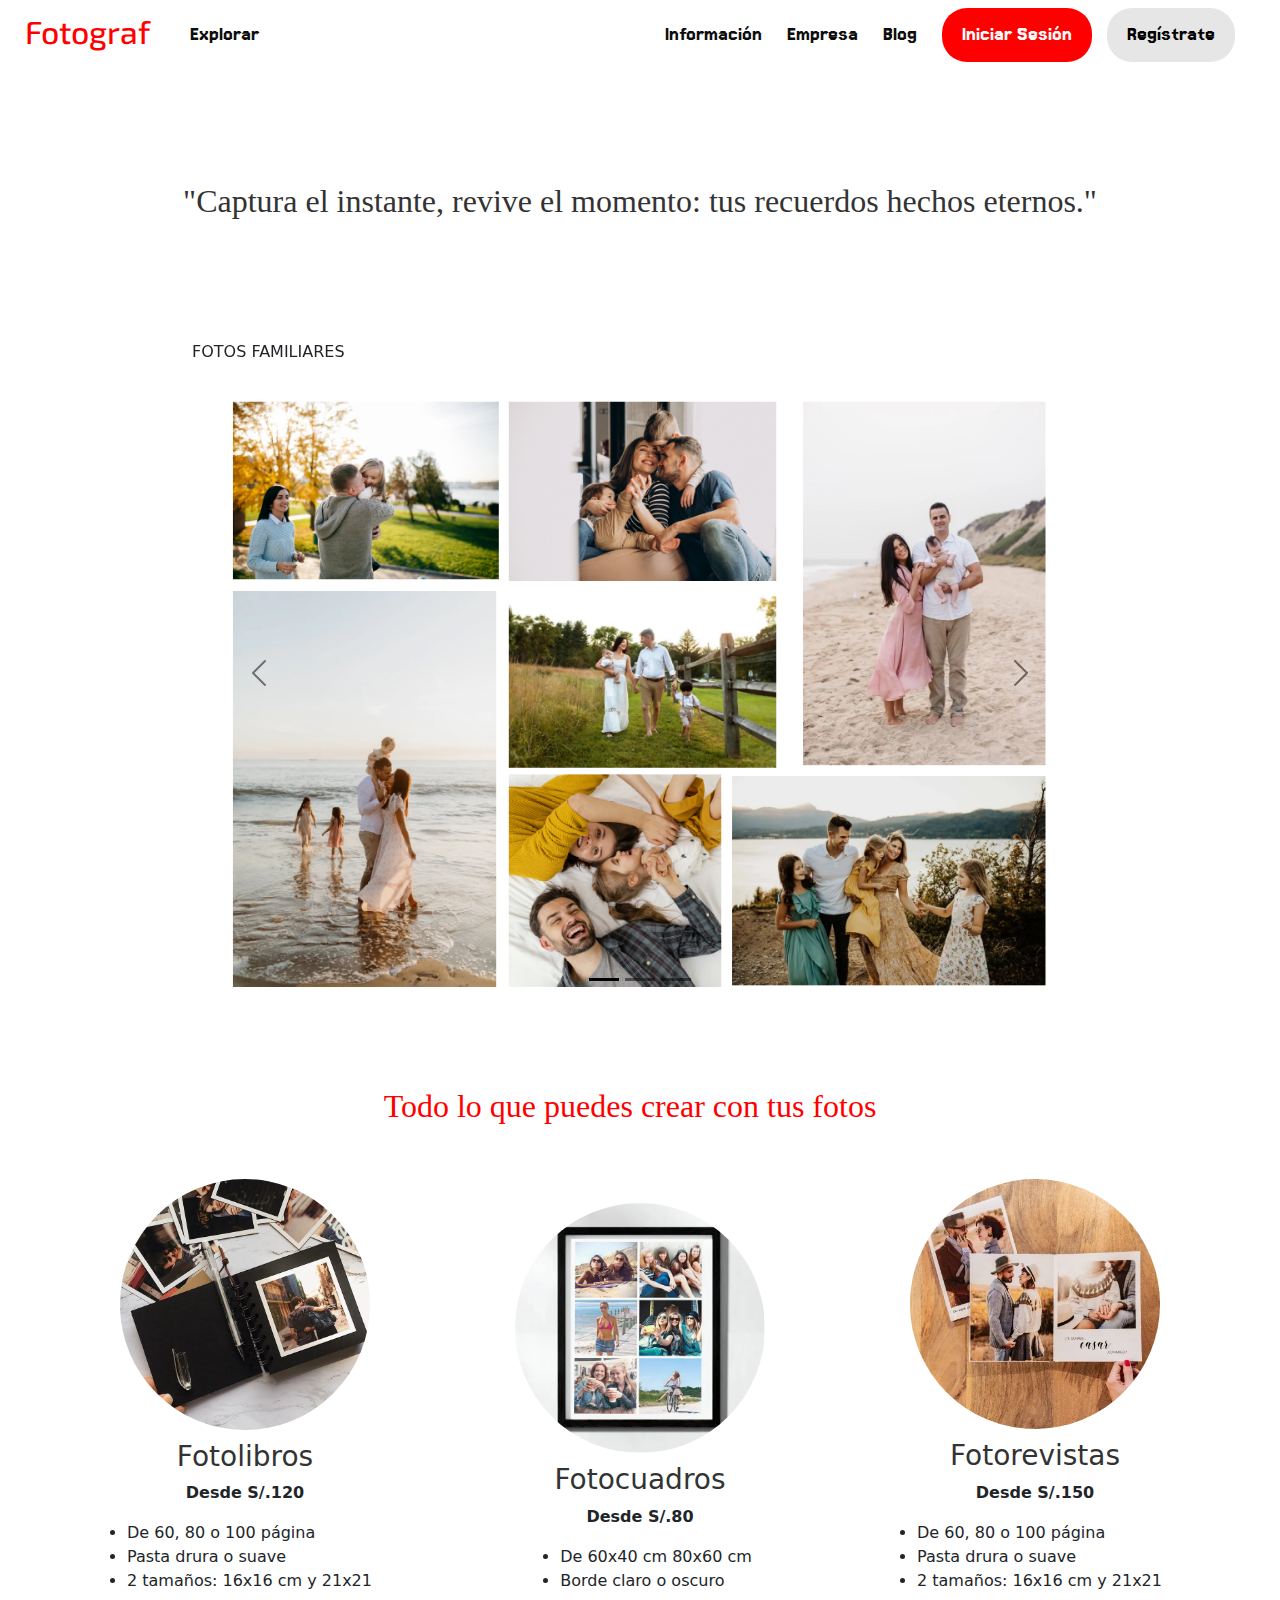
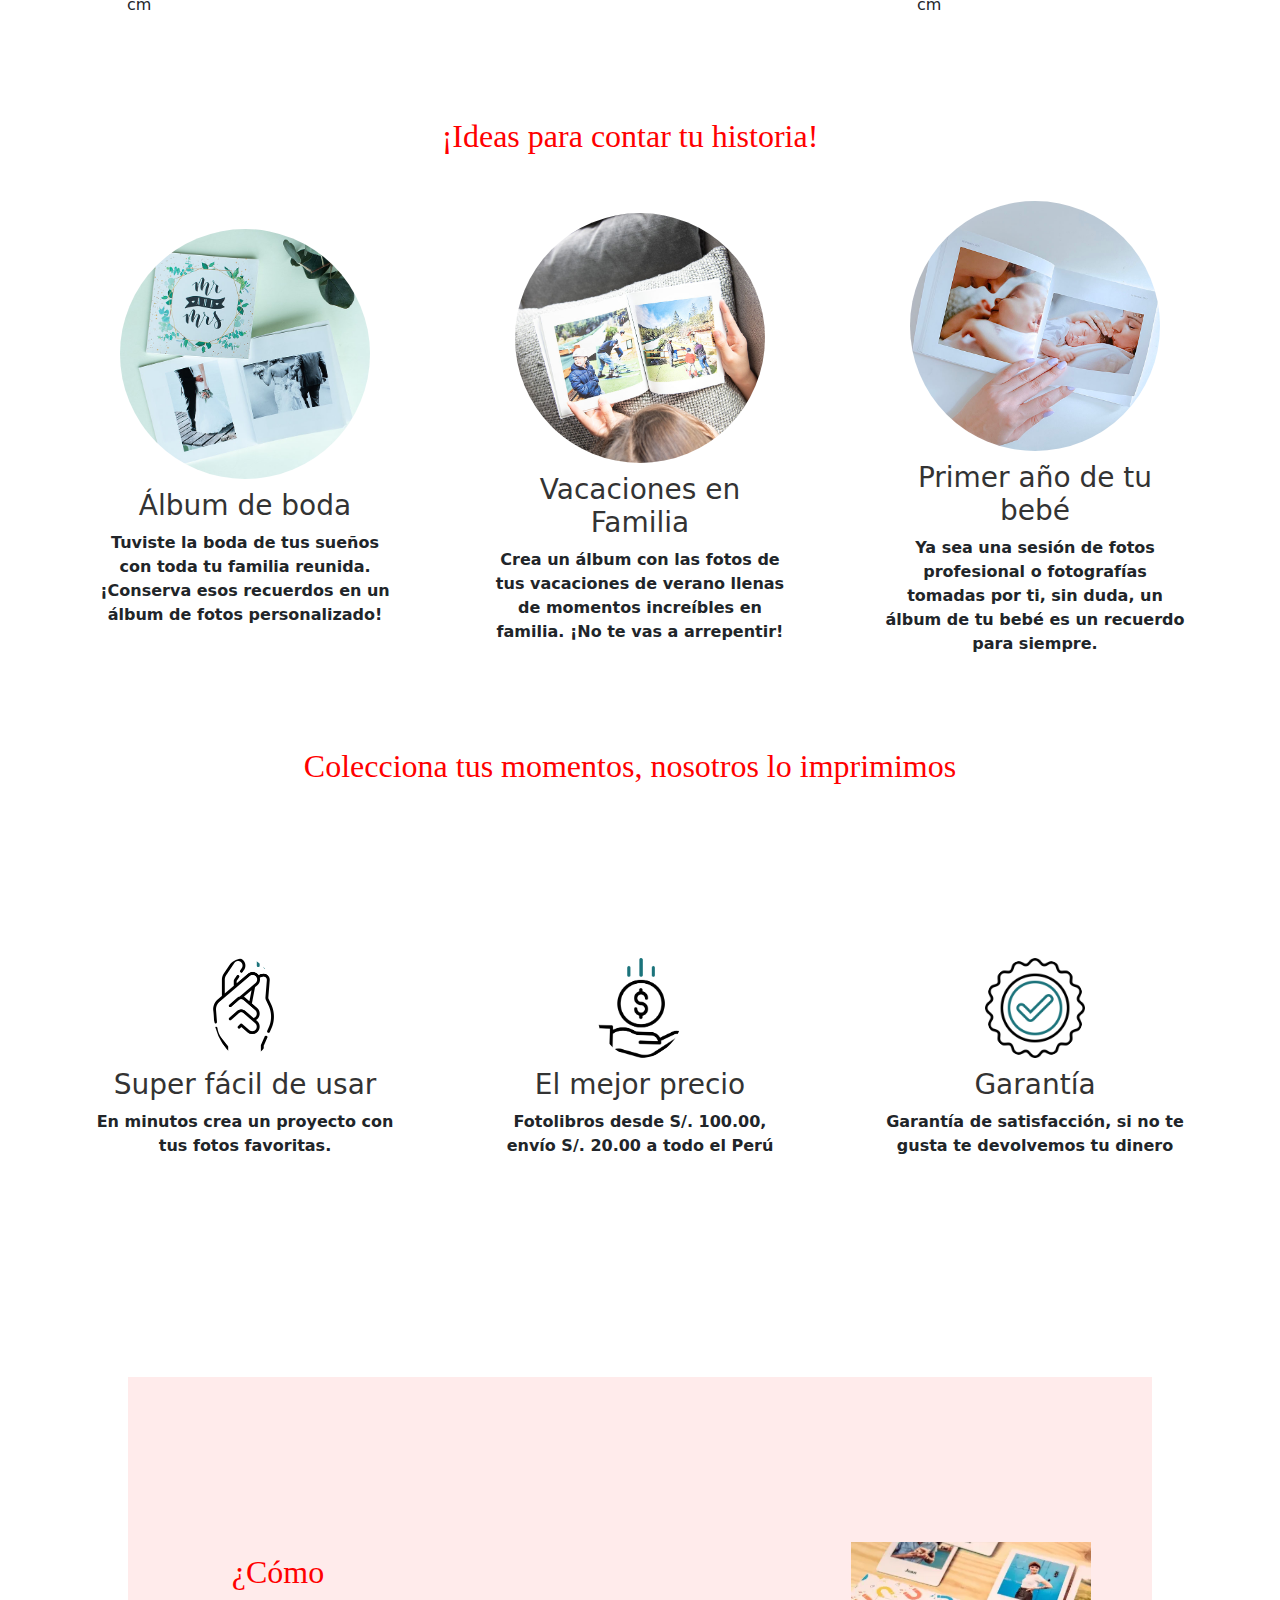
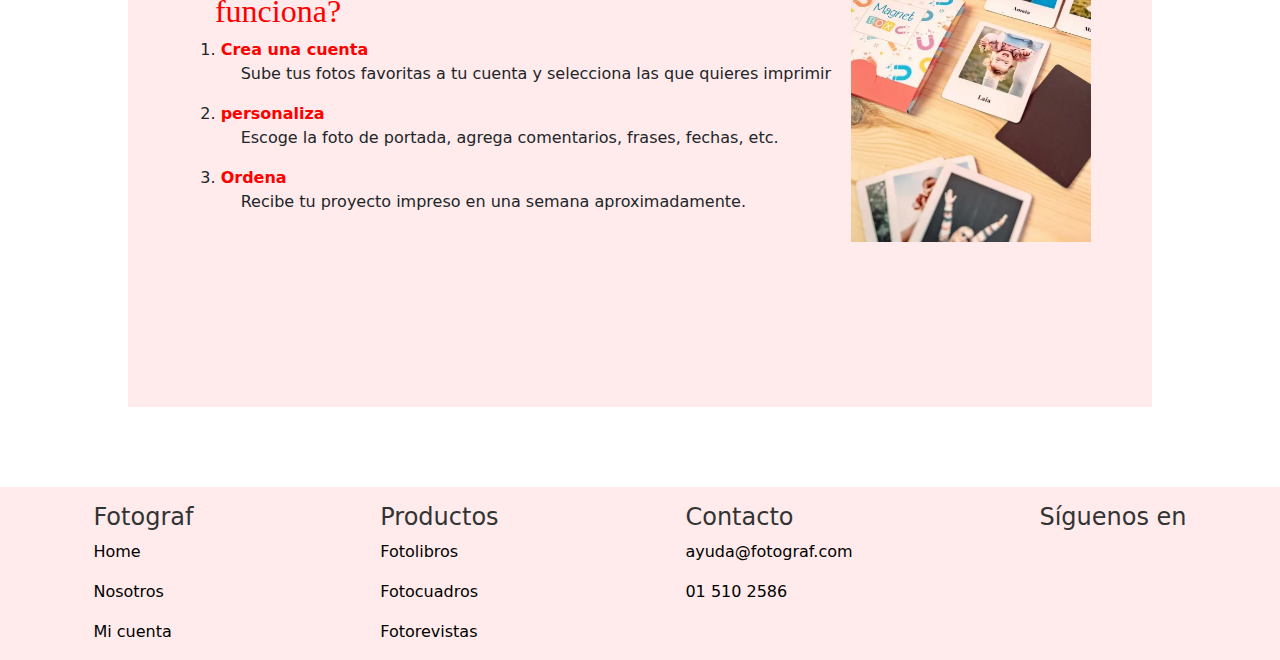
==== index.html @ 18743e76 "terminando el index" ====
<!DOCTYPE html>
<html lang="en">
  <head>
    <meta charset="UTF-8" />
    <meta name="viewport" content="width=device-width, initial-scale=1.0" />
    <link
      href="https://cdn.jsdelivr.net/npm/bootstrap@5.3.3/dist/css/bootstrap.min.css"
      rel="stylesheet"
      integrity="sha384-QWTKZyjpPEjISv5WaRU9OFeRpok6YctnYmDr5pNlyT2bRjXh0JMhjY6hW+ALEwIH"
      crossorigin="anonymous"
    />
    <link rel="stylesheet" href="/style/headerAndFooter.css" />
    <link rel="stylesheet" href="/style/style.css" />
    <link
      rel="shortcut icon"
      href="/images/fotograf-logo.png"
      type="image/x-icon"
    />
    <title>Fotograf</title>
  </head>
  <body>
    <header>
      <div class="left-header">
        <a href="">
          <h2>Fotograf</h2>
        </a>

        <a href="">Explorar</a>
      </div>
      <div class="right-header">
        <div>
          <a href="">Información</a>
          <a href="">Empresa</a>
          <a href="">Blog</a>
        </div>
        <div class="login">
          <div class="login-button">
            <a href="">Iniciar Sesión</a>
          </div>
          <div class="register-button">
            <a href="">Regístrate</a>
          </div>
        </div>
      </div>
    </header>

    <section>
      <div class="title">
        <h1>
          "Captura el instante, revive el momento: tus recuerdos hechos
          eternos."
        </h1>
      </div>
    </section>
    <section class="gallery">
      <div id="carouselExampleDark" class="carousel carousel-dark slide">
        <div class="carousel-indicators">
          <button
            type="button"
            data-bs-target="#carouselExampleDark"
            data-bs-slide-to="0"
            class="active"
            aria-current="true"
            aria-label="Slide 1"
          ></button>
          <button
            type="button"
            data-bs-target="#carouselExampleDark"
            data-bs-slide-to="1"
            aria-label="Slide 2"
          ></button>
          <button
            type="button"
            data-bs-target="#carouselExampleDark"
            data-bs-slide-to="2"
            aria-label="Slide 3"
          ></button>
        </div>
        <div class="carousel-inner">
          <div class="carousel-item active" data-bs-interval="10000">
            <p>FOTOS FAMILIARES</p>
            <img src="/images/wallpaper1.png" class="d-block w-100" alt="..." />
          </div>
          <div class="carousel-item" data-bs-interval="2000">
            <p>FOTOS DE FIESTA</p>
            <img src="/images/wallpaper2.png" class="d-block w-100" alt="..." />
          </div>
          <div class="carousel-item">
            <p>FOTOS DE BODA</p>
            <img src="/images/wallpaper3.png" class="d-block w-100" alt="..." />
          </div>
        </div>
        <button
          class="carousel-control-prev"
          type="button"
          data-bs-target="#carouselExampleDark"
          data-bs-slide="prev"
        >
          <span class="carousel-control-prev-icon" aria-hidden="true"></span>
          <span class="visually-hidden">Previous</span>
        </button>
        <button
          class="carousel-control-next"
          type="button"
          data-bs-target="#carouselExampleDark"
          data-bs-slide="next"
        >
          <span class="carousel-control-next-icon" aria-hidden="true"></span>
          <span class="visually-hidden">Next</span>
        </button>
      </div>
    </section>

    <section class="weCanDo">
      <div class="weCanDo_tittle">
        <h2>Todo lo que puedes crear con tus fotos</h2>
      </div>
      <div class="weCanDo1">
        <div class="weCanDo2">
          <img src="/images/fotoalbum.jpg" alt="" width="250px" />
          <h3>Fotolibros</h3>
          <p>Desde S/.120</p>
          <ul>
            <li>De 60, 80 o 100 página</li>
            <li>Pasta drura o suave</li>
            <li>2 tamaños: 16x16 cm y 21x21 cm</li>
          </ul>
        </div>
        <div class="weCanDo2">
          <img src="/images/fotocuadro.webp" alt="" width="250px" />
          <h3>Fotocuadros</h3>
          <p>Desde S/.80</p>
          <ul>
            <li>De 60x40 cm 80x60 cm</li>
            <li>Borde claro o oscuro</li>
          </ul>
        </div>
        <div class="weCanDo2">
          <img src="/images/fotoRevista.webp" alt="" width="250px" />
          <h3>Fotorevistas</h3>
          <p>Desde S/.150</p>
          <ul>
            <li>De 60, 80 o 100 página</li>
            <li>Pasta drura o suave</li>
            <li>2 tamaños: 16x16 cm y 21x21 cm</li>
          </ul>
        </div>
      </div>
    </section>

    <section class="weCanDo">
      <div class="weCanDo_tittle">
        <h2>¡Ideas para contar tu historia!</h2>
      </div>
      <div class="weCanDo1">
        <div class="weCanDo2">
          <img src="/images/wedding.jpg" alt="" width="250px" />
          <h3>Álbum de boda</h3>
          <p>
            Tuviste la boda de tus sueños con toda tu familia reunida. ¡Conserva
            esos recuerdos en un álbum de fotos personalizado!
          </p>
        </div>
        <div class="weCanDo2">
          <img src="/images/vacations.jpg" alt="" width="250px" />
          <h3>Vacaciones en Familia</h3>
          <p>
            Crea un álbum con las fotos de tus vacaciones de verano llenas de
            momentos increíbles en familia. ¡No te vas a arrepentir!
          </p>
        </div>
        <div class="weCanDo2">
          <img src="/images/baby.jpg" alt="" width="250px" />
          <h3>Primer año de tu bebé</h3>
          <p>
            Ya sea una sesión de fotos profesional o fotografías tomadas por ti,
            sin duda, un álbum de tu bebé es un recuerdo para siempre.
          </p>
        </div>
      </div>
    </section>

    <section class="weCanDo">
      <div class="weCanDo_tittle">
        <h2>Colecciona tus momentos, nosotros lo imprimimos</h2>
      </div>
      <div class="weCanDo1">
        <div class="weCanDo2">
          <img src="/images/easy.png" alt="" height="100px" />
          <h3>Super fácil de usar</h3>
          <p>En minutos crea un proyecto con tus fotos favoritas.</p>
        </div>
        <div class="weCanDo2">
          <img src="/images/best_price.png" alt="" height="100px" />
          <h3>El mejor precio</h3>
          <p>Fotolibros desde S/. 100.00, envío S/. 20.00 a todo el Perú</p>
        </div>
        <div class="weCanDo2">
          <img src="/images/warranty.png" alt="" height="100px" />
          <h3>Garantía</h3>
          <p>
            Garantía de satisfacción, si no te gusta te devolvemos tu dinero
          </p>
        </div>
      </div>
    </section>

    <!---CORREGIR ESTA SECCION-->
    <section class="itWork">
      <div>
        <div class="itWorkTittle">
          <h2>¿Cómo funciona?</h2>
        </div>
        <div></div>
        <ol>
          <li>
            <span>Crea una cuenta</span>
            <p>
              Sube tus fotos favoritas a tu cuenta y selecciona las que quieres
              imprimir
            </p>
          </li>
          <li>
            <span>personaliza</span>
            <p>
              Escoge la foto de portada, agrega comentarios, frases, fechas,
              etc.
            </p>
          </li>
          <li>
            <span>Ordena</span>
            <p>Recibe tu proyecto impreso en una semana aproximadamente.</p>
          </li>
        </ol>
      </div>
      <div>
        <img src="/images/regalos.webp" alt="" height="300px" />
      </div>
    </section>
    <footer>
      <div class="foot">
        <div>
          <h4>Fotograf</h4>
          <a href=""><p>Home</p></a>
          <a href=""><p>Nosotros</p></a>
          <a href=""><p>Mi cuenta</p></a>
        </div>
        <div>
          <h4>Productos</h4>
          <a href=""><p>Fotolibros</p></a>
          <a href=""> <p>Fotocuadros</p></a>
          <a href=""><p>Fotorevistas</p></a>
        </div>
        <div>
          <h4>Contacto</h4>
          <a href=""><p>ayuda@fotograf.com</p></a>
          <a href=""><p>01 510 2586</p></a>
        </div>
        <div>
          <h4>Síguenos en</h4>
          <a href=""><img src="" alt="" width="50px" /></a>
          <a href=""> <img src="" alt="" width="50px" /></a>
          <a href=""><img src="" alt="" width="50px" /></a>
          <a href=""><img src="" alt="" width="50px" /></a>
        </div>
      </div>
    </footer>
    <script
      src="https://cdn.jsdelivr.net/npm/bootstrap@5.3.3/dist/js/bootstrap.bundle.min.js"
      integrity="sha384-YvpcrYf0tY3lHB60NNkmXc5s9fDVZLESaAA55NDzOxhy9GkcIdslK1eN7N6jIeHz"
      crossorigin="anonymous"
    ></script>
  </body>
</html>
---- style/headerAndFooter.css ----
@import url("https://fonts.googleapis.com/css2?family=Exo+2:ital,wght@0,100..900;1,100..900&family=Indie+Flower&family=Jersey+15&family=Permanent+Marker&display=swap");

header {
  display: flex;
  flex-direction: row;
  justify-content: space-between;
  align-items: center;
  width: 100%;
  height: 70px;
  background-color: hsl(0, 0%, 100%);
  padding: 15px;
}

.material-symbols-outlined {
  font-variation-settings: "FILL" 0, "wght" 500, "GRAD" 0, "opsz" 24;
}

.left-header {
  display: flex;
  flex-direction: row;
  justify-content: center;
  align-items: center;
}

h2 {
  font-family: "Exo 2", serif;
  font-optical-sizing: auto;
  font-weight: 500;
  color: red;
  margin-right: 20px;
}

.right-header {
  display: flex;
  flex-direction: row;
  justify-content: flex-end;
  align-items: center;
  gap: 15px;
  margin-right: 30px;
}

.left-header a {
  color: hsl(0, 0%, 5%);
  font-family: "Jersey 15", serif;
  font-size: 1.4rem;
  font-weight: 500;
  font-style: normal;
  margin: 0 10px;
}

.right-header a {
  color: hsl(0, 0%, 5%);
  font-family: "Jersey 15", serif;
  font-size: 1.4rem;
  font-weight: 500;
  font-style: normal;
  margin: 0 10px;
}

.login {
  display: flex;
  flex-direction: row;
  justify-content: flex-end;
  align-items: center;
  gap: 15px;
}

.login-button {
  background-color: hsl(0, 100%, 50%);
  padding: 10px;
  border-radius: 25px;
}

.login-button a {
  color: white;
  font-family: "Jersey 15", serif;
  font-size: 1.4rem;
  font-weight: 500;
  font-style: normal;
}

.register-button {
  background-color: hsl(0, 0%, 90%);
  padding: 10px;
  border-radius: 25px;
}

.register-button a {
  color: black;
  font-size: 1.4rem;
  font-family: "Jersey 15", serif;
  font-weight: 500;
  font-style: normal;
}

a {
  text-decoration: none;
}

.foot {
  margin-top: 5rem;
  display: flex;
  flex-direction: row;
  justify-content: space-around;
  align-items: flex-start;
  background-color: hsl(0, 100%, 96%);
}

.foot h4 {
  color: hsl(0, 0%, 20%);
  margin-top: 1rem;
}

.foot a {
  text-decoration: none;
  color: black;
}
---- style/style.css ----
@import url("https://fonts.googleapis.com/css2?family=Exo+2:ital,wght@0,100..900;1,100..900&family=Indie+Flower&family=Jersey+15&family=Permanent+Marker&display=swap");

* {
  margin: 0;
  padding: 0;
}

h1 {
  font-family: "Permanent Marker", serif;
  font-weight: 100;
  font-style: normal;
  color: hsl(0, 0%, 20%);
  text-align: center;
  font-size: 2rem;
}

.title {
  width: 100%;
  height: 30vh;
  display: flex;
  flex-direction: row;
  justify-content: center;
  align-items: center;
}

.gallery {
  height: 100vh;
  width: 70vw;
  height: auto;
  margin: 0 auto;
  margin-bottom: 5rem;
}

.weCanDo {
  height: 70vh;
}

.weCanDo_tittle {
  height: 15%;
}

.weCanDo2 {
  height: 450px;
  width: 300px;
}

.weCanDo2 {
  display: flex;
  flex-direction: column;
  justify-content: center;
  align-items: center;
}

.weCanDo h2 {
  font-family: "Permanent Marker", serif;
  font-weight: 100;
  font-style: normal;
  color: red;
  text-align: center;
  font-size: 2rem;
}

.weCanDo1 {
  background-color: white;
  display: flex;
  flex-direction: row;
  justify-content: space-evenly;
  align-items: center;
}

.weCanDo1 img {
  border-radius: 100%;
}

.weCanDo1 h3 {
  text-align: center;
  margin-top: 10px;
  color: hsl(0, 0%, 20%);
}

.weCanDo1 p {
  text-align: center;
  font-weight: bold;
}

.itWork {
  background-color: hsl(0, 100%, 96%);
  height: 70vh;
  width: 80%;
  display: flex;
  flex-direction: row;
  justify-content: center;
  align-items: center;
  margin: 0 auto;
}

.itWorkTittle {
  width: 30%;
}

.itWorkTittle h2 {
  font-family: "Permanent Marker", serif;
  font-weight: 100;
  font-style: normal;
  color: red;
  text-align: center;
  font-size: 2rem;
}

ol li span {
  font-weight: bold;
  color: hsl(0, 100%, 50%);
}

ol li p {
  padding: 0 20px;
}
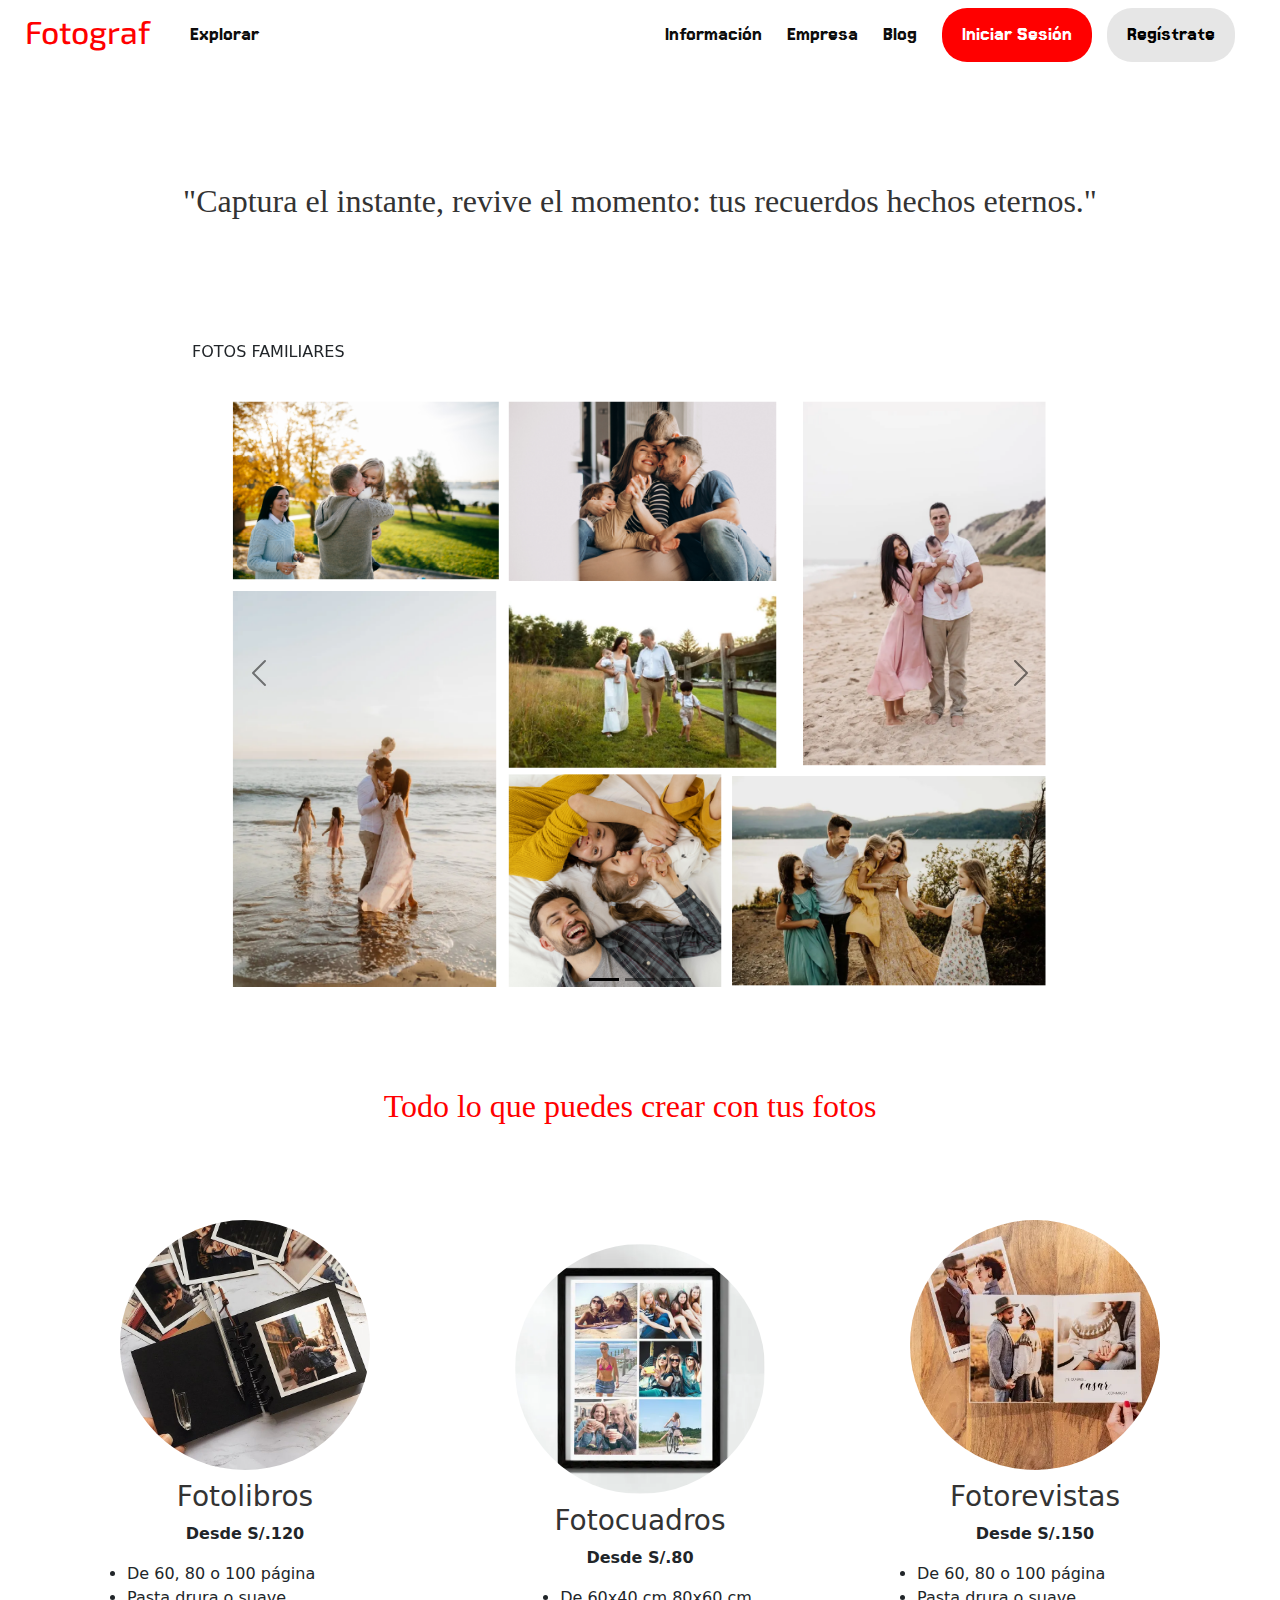
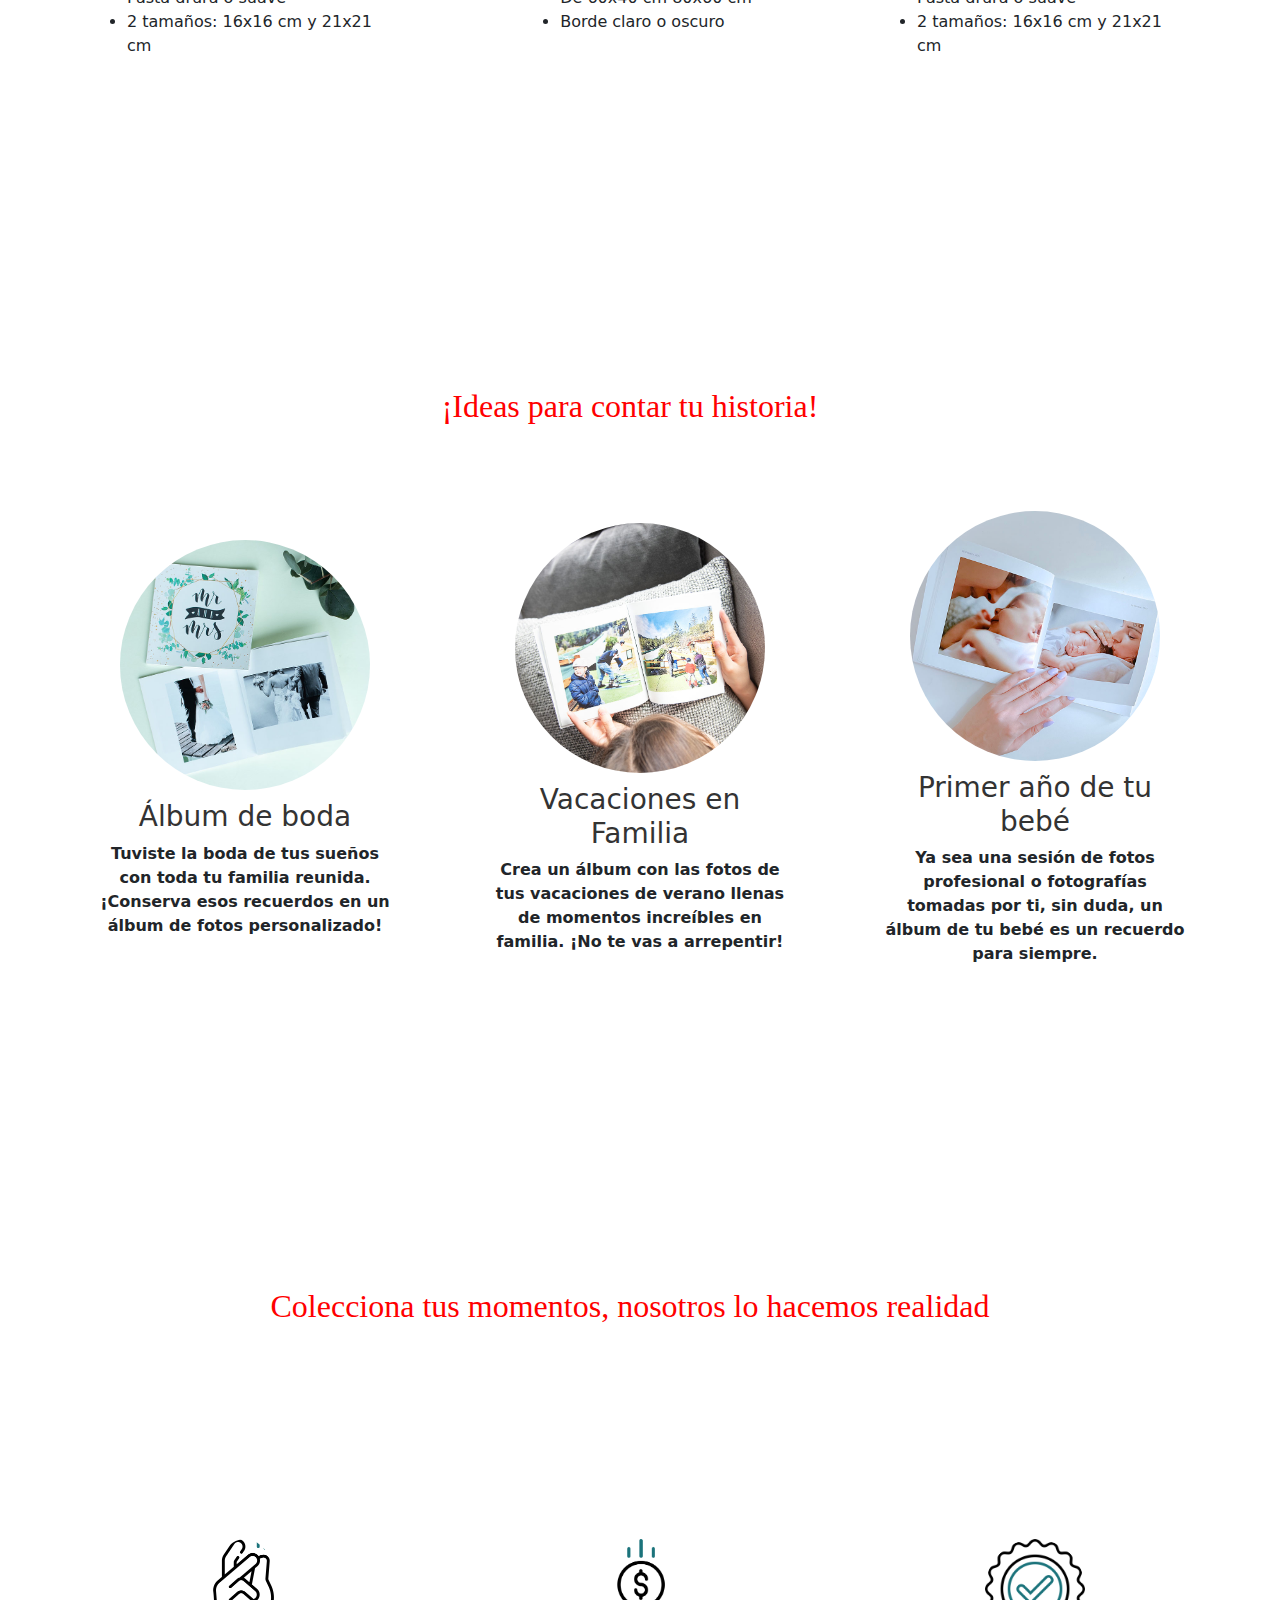
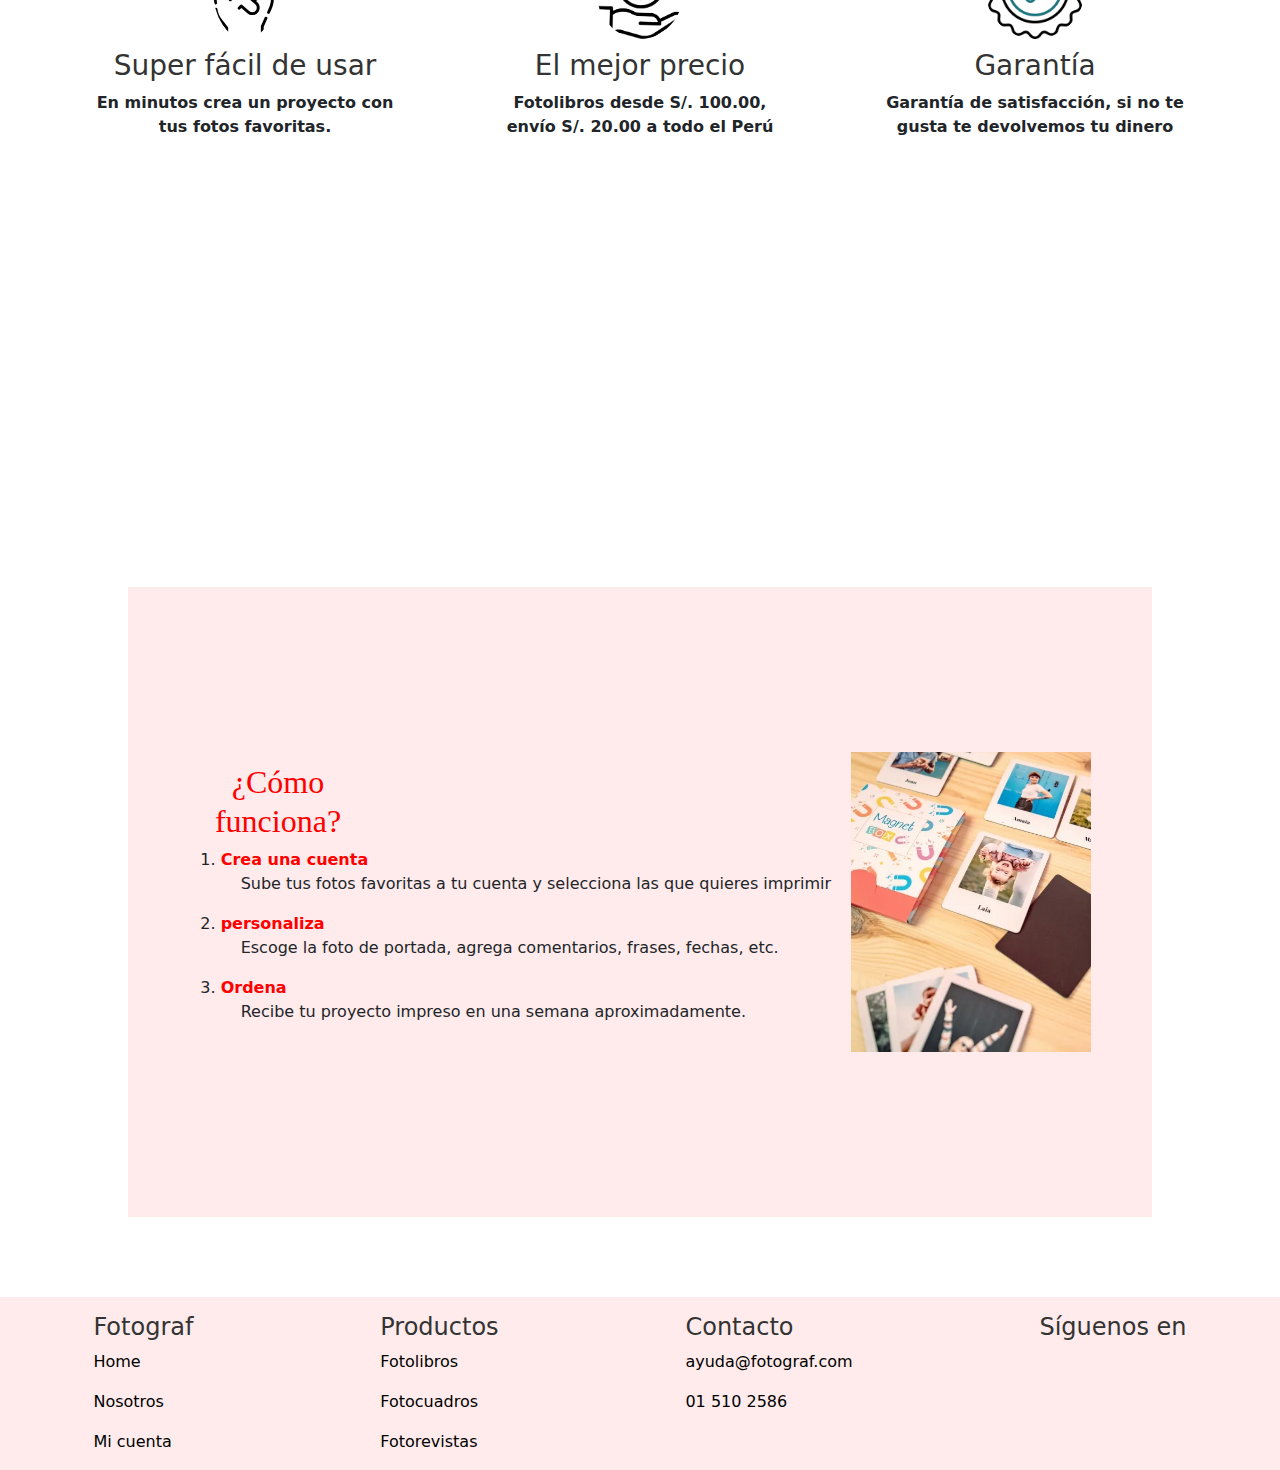
==== commit 6228fec2: "Correcion de vh" ====
--- a/index.html
+++ b/index.html
@@ -182,7 +182,7 @@
 
     <section class="weCanDo">
       <div class="weCanDo_tittle">
-        <h2>Colecciona tus momentos, nosotros lo imprimimos</h2>
+        <h2>Colecciona tus momentos, nosotros lo hacemos realidad</h2>
       </div>
       <div class="weCanDo1">
         <div class="weCanDo2">
--- a/style/style.css
+++ b/style/style.css
@@ -32,7 +32,7 @@
 }
 
 .weCanDo {
-  height: 70vh;
+  height: 100vh;
 }
 
 .weCanDo_tittle {
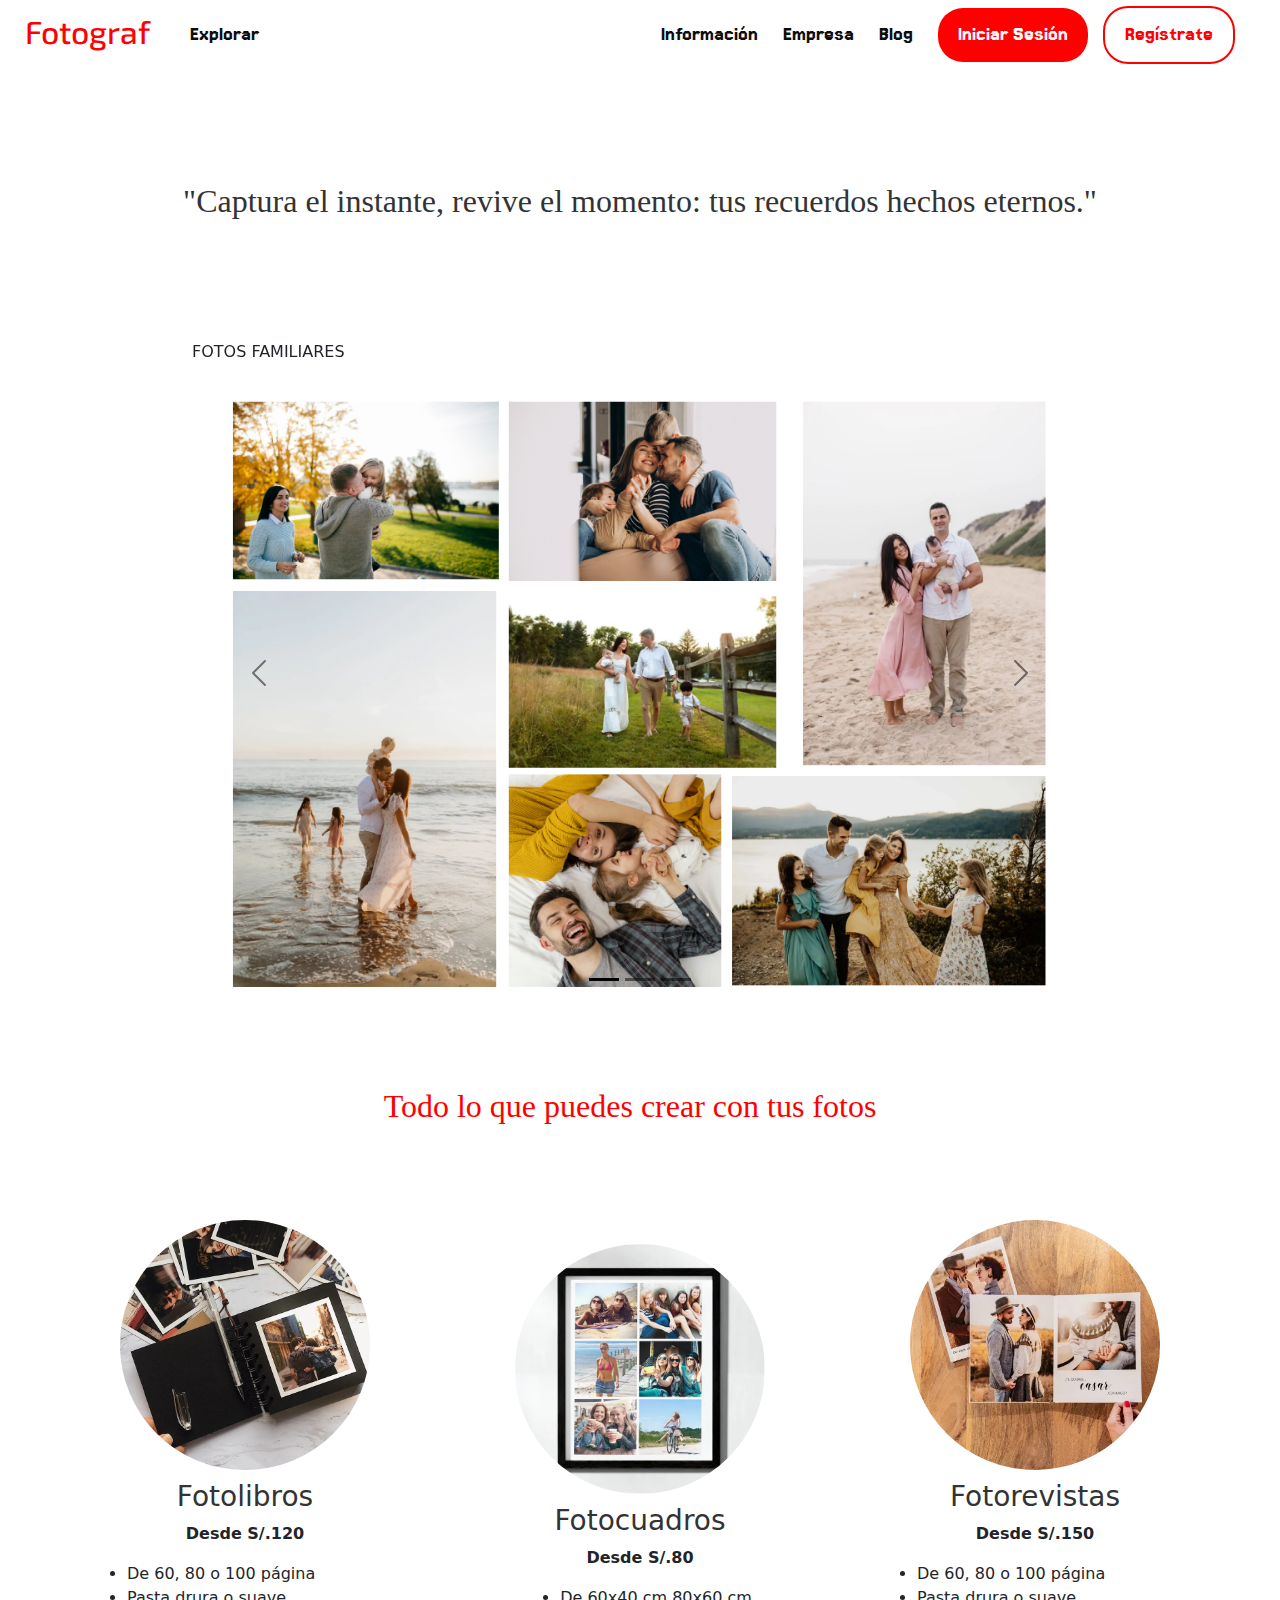
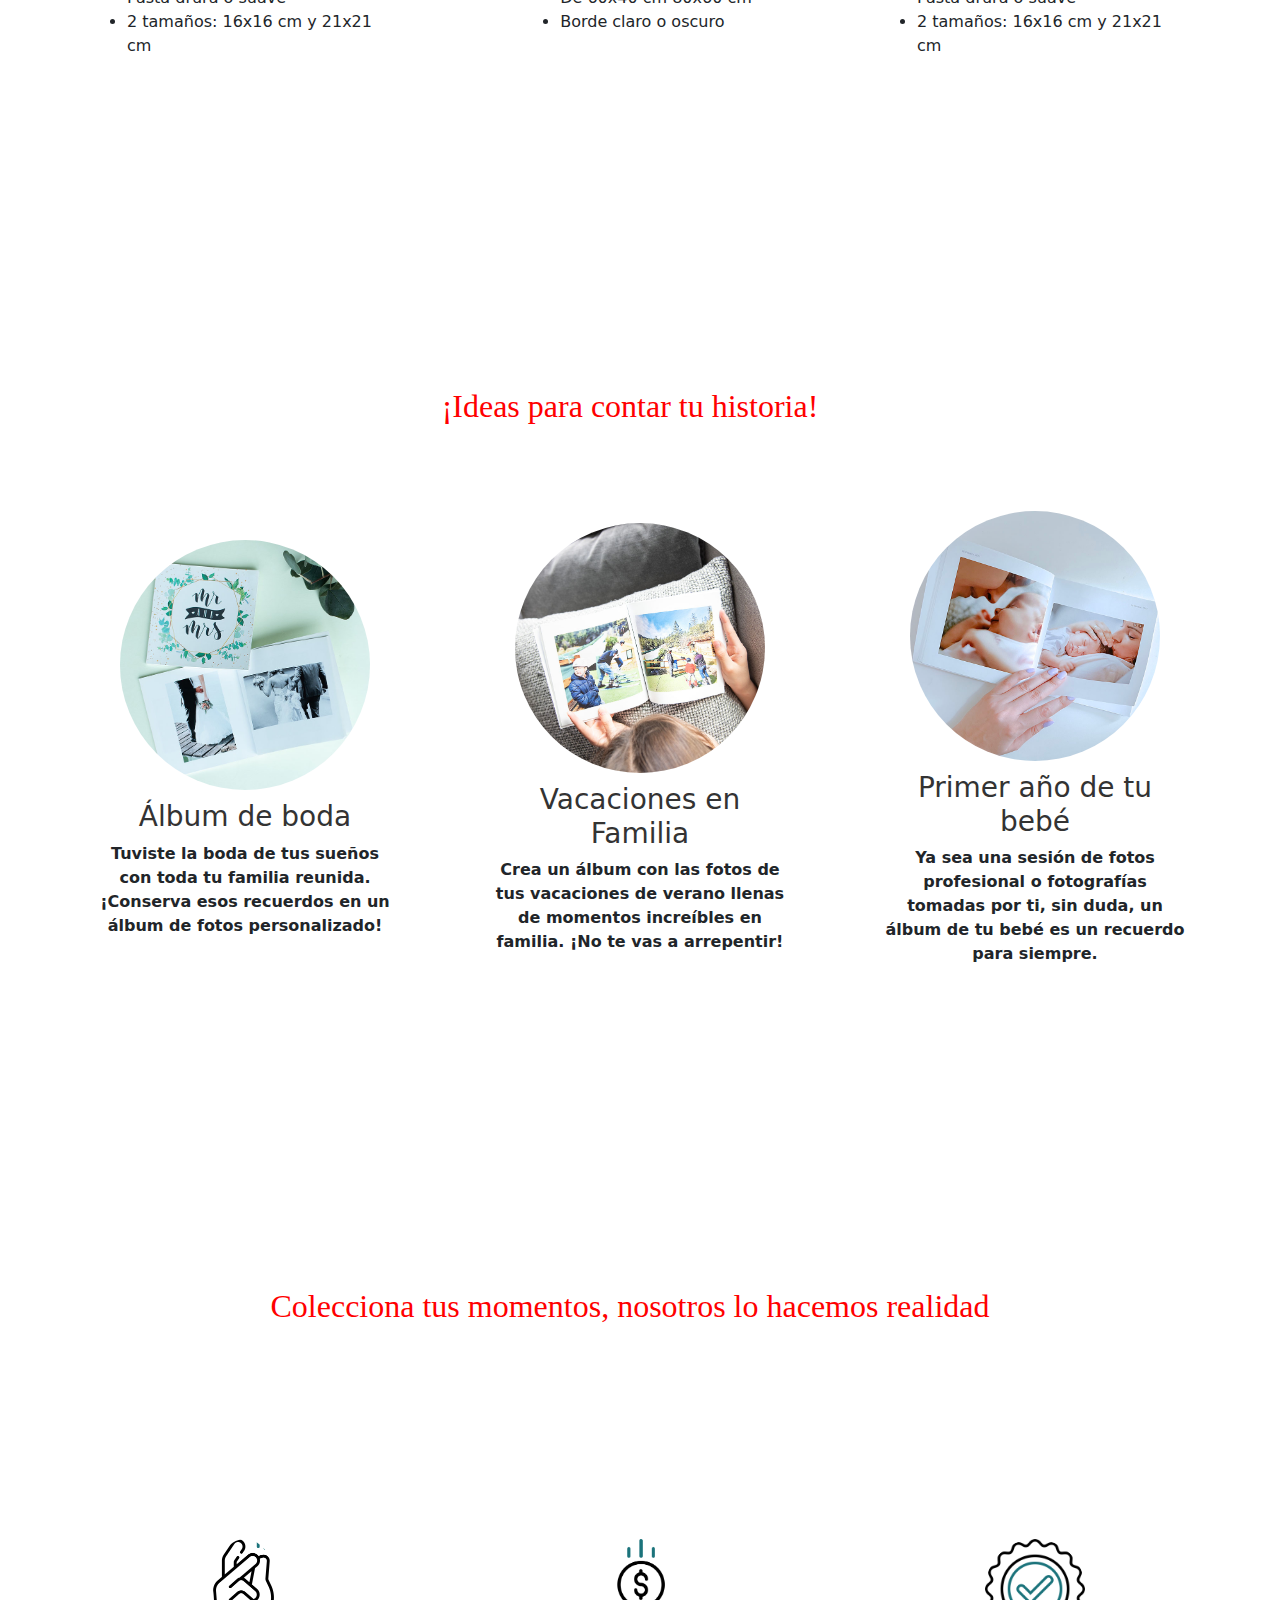
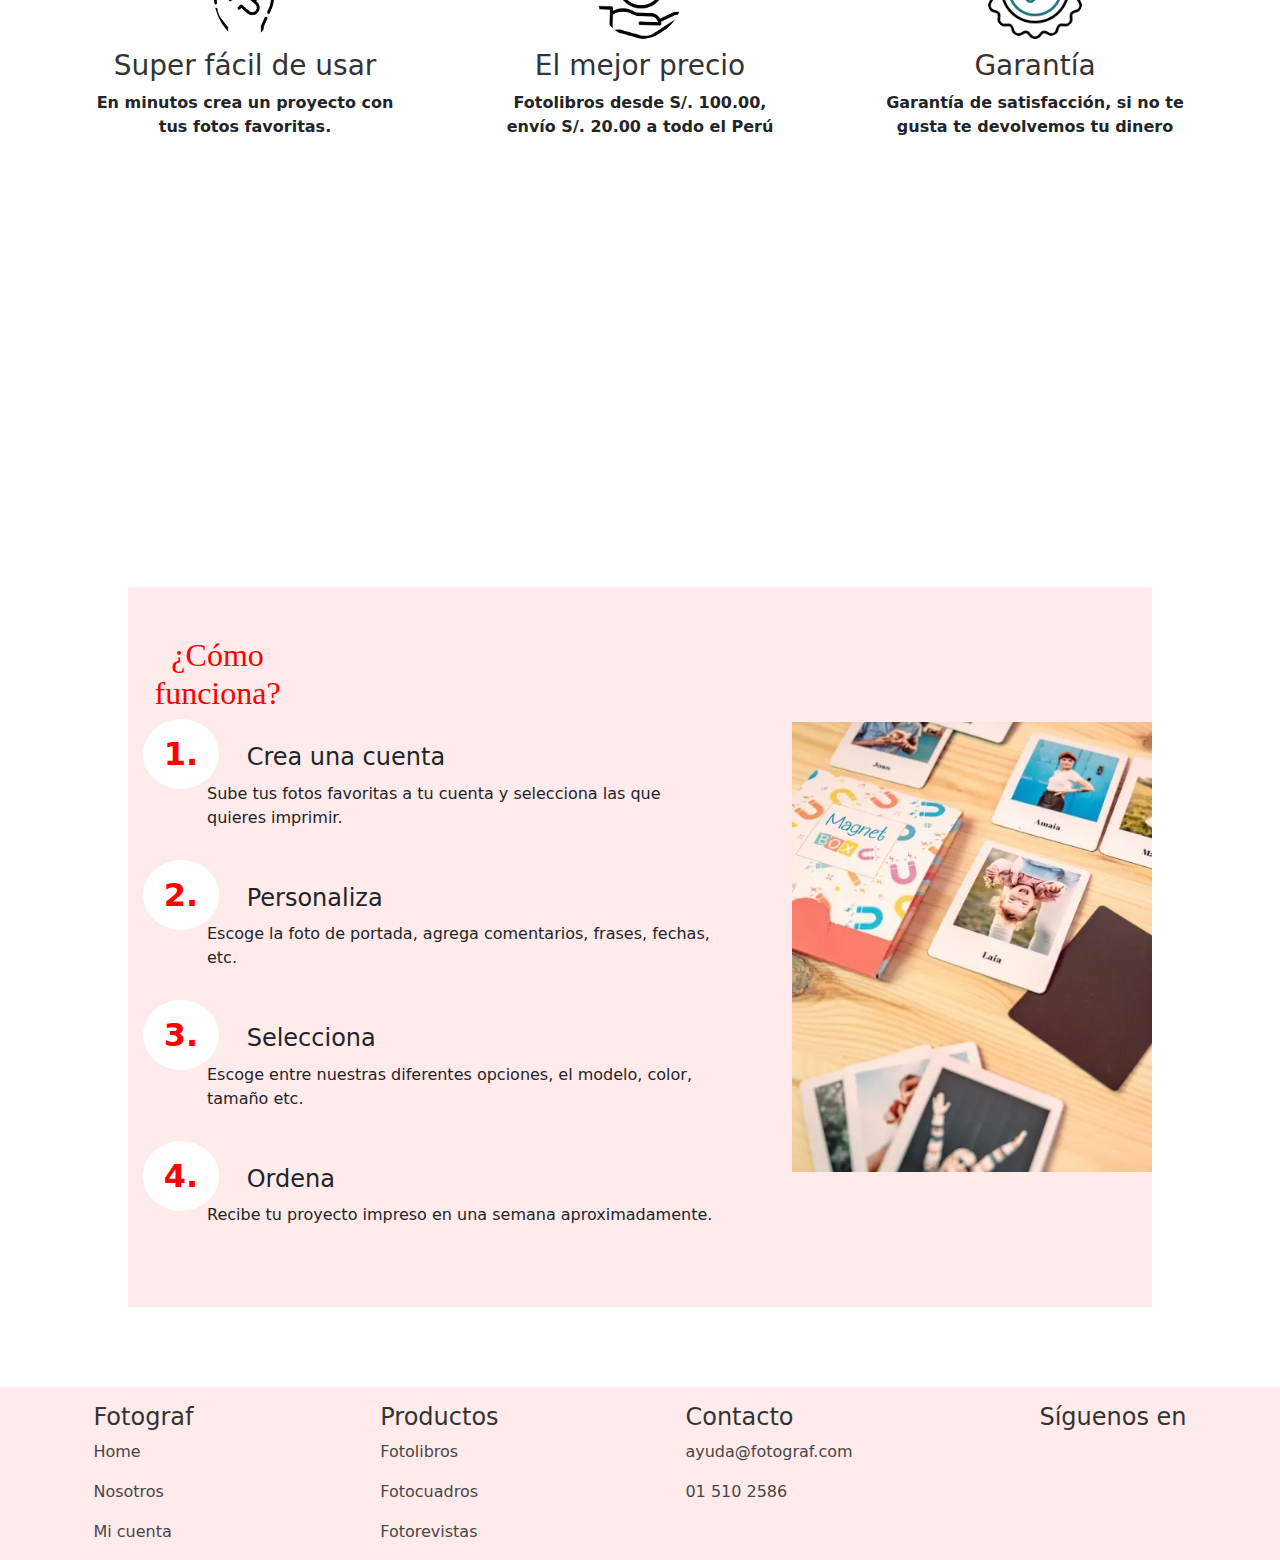
==== commit 73b2ab22: "Correccion de diseño en como funciona" ====
--- a/index.html
+++ b/index.html
@@ -117,7 +117,7 @@
       </div>
       <div class="weCanDo1">
         <div class="weCanDo2">
-          <img src="/images/fotoalbum.jpg" alt="" width="250px" />
+          <img src="/images/fotoalbum.jpg" alt="" width="250rem" />
           <h3>Fotolibros</h3>
           <p>Desde S/.120</p>
           <ul>
@@ -154,7 +154,7 @@
       </div>
       <div class="weCanDo1">
         <div class="weCanDo2">
-          <img src="/images/wedding.jpg" alt="" width="250px" />
+          <img src="/images/wedding.jpg" alt="" width="250rem" />
           <h3>Álbum de boda</h3>
           <p>
             Tuviste la boda de tus sueños con toda tu familia reunida. ¡Conserva
@@ -162,7 +162,7 @@
           </p>
         </div>
         <div class="weCanDo2">
-          <img src="/images/vacations.jpg" alt="" width="250px" />
+          <img src="/images/vacations.jpg" alt="" width="250rem" />
           <h3>Vacaciones en Familia</h3>
           <p>
             Crea un álbum con las fotos de tus vacaciones de verano llenas de
@@ -170,7 +170,7 @@
           </p>
         </div>
         <div class="weCanDo2">
-          <img src="/images/baby.jpg" alt="" width="250px" />
+          <img src="/images/baby.jpg" alt="" width="250rem" />
           <h3>Primer año de tu bebé</h3>
           <p>
             Ya sea una sesión de fotos profesional o fotografías tomadas por ti,
@@ -186,17 +186,17 @@
       </div>
       <div class="weCanDo1">
         <div class="weCanDo2">
-          <img src="/images/easy.png" alt="" height="100px" />
+          <img src="/images/easy.png" alt="" height="100rem" />
           <h3>Super fácil de usar</h3>
           <p>En minutos crea un proyecto con tus fotos favoritas.</p>
         </div>
         <div class="weCanDo2">
-          <img src="/images/best_price.png" alt="" height="100px" />
+          <img src="/images/best_price.png" alt="" height="100rem" />
           <h3>El mejor precio</h3>
           <p>Fotolibros desde S/. 100.00, envío S/. 20.00 a todo el Perú</p>
         </div>
         <div class="weCanDo2">
-          <img src="/images/warranty.png" alt="" height="100px" />
+          <img src="/images/warranty.png" alt="" height="100rem" />
           <h3>Garantía</h3>
           <p>
             Garantía de satisfacción, si no te gusta te devolvemos tu dinero
@@ -211,30 +211,33 @@
         <div class="itWorkTittle">
           <h2>¿Cómo funciona?</h2>
         </div>
-        <div></div>
-        <ol>
-          <li>
-            <span>Crea una cuenta</span>
-            <p>
-              Sube tus fotos favoritas a tu cuenta y selecciona las que quieres
-              imprimir
-            </p>
-          </li>
-          <li>
-            <span>personaliza</span>
-            <p>
-              Escoge la foto de portada, agrega comentarios, frases, fechas,
-              etc.
-            </p>
-          </li>
-          <li>
-            <span>Ordena</span>
-            <p>Recibe tu proyecto impreso en una semana aproximadamente.</p>
-          </li>
-        </ol>
+        <div class="functions">
+          <h4><span>1.</span> Crea una cuenta</h4>
+          <p>
+            Sube tus fotos favoritas a tu cuenta y selecciona las que quieres
+            imprimir.
+          </p>
+        </div>
+        <div class="functions">
+          <h4><span>2.</span> Personaliza</h4>
+          <p>
+            Escoge la foto de portada, agrega comentarios, frases, fechas, etc.
+          </p>
+        </div>
+        <div class="functions">
+          <h4><span>3.</span> Selecciona</h4>
+          <p>
+            Escoge entre nuestras diferentes opciones, el modelo, color, tamaño
+            etc.
+          </p>
+        </div>
+        <div class="functions">
+          <h4><span>4.</span> Ordena</h4>
+          <p>Recibe tu proyecto impreso en una semana aproximadamente.</p>
+        </div>
       </div>
       <div>
-        <img src="/images/regalos.webp" alt="" height="300px" />
+        <img src="/images/regalos.webp" alt="" height="450rem" />
       </div>
     </section>
     <footer>
--- a/style/headerAndFooter.css
+++ b/style/headerAndFooter.css
@@ -72,7 +72,7 @@
 }
 
 .login-button a {
-  color: white;
+  color: hsl(0, 0%, 100%);
   font-family: "Jersey 15", serif;
   font-size: 1.4rem;
   font-weight: 500;
@@ -80,13 +80,14 @@
 }
 
 .register-button {
-  background-color: hsl(0, 0%, 90%);
+  background-color: hsl(0, 0%, 100%);
   padding: 10px;
   border-radius: 25px;
+  border: 2px solid red;
 }
 
 .register-button a {
-  color: black;
+  color: red;
   font-size: 1.4rem;
   font-family: "Jersey 15", serif;
   font-weight: 500;
@@ -113,5 +114,5 @@
 
 .foot a {
   text-decoration: none;
-  color: black;
+  color: hsl(0, 0%, 28%);
 }
--- a/style/style.css
+++ b/style/style.css
@@ -85,7 +85,7 @@
 
 .itWork {
   background-color: hsl(0, 100%, 96%);
-  height: 70vh;
+  height: 80vh;
   width: 80%;
   display: flex;
   flex-direction: row;
@@ -107,11 +107,21 @@
   font-size: 2rem;
 }
 
-ol li span {
+.functions {
+  padding: 15px;
+}
+
+.functions span {
   font-weight: bold;
   color: hsl(0, 100%, 50%);
+  font-size: 2rem;
+  border-radius: 100%;
+  background-color: white;
+  padding: 1rem 1.3rem;
+  margin-right: 20px;
 }
 
-ol li p {
-  padding: 0 20px;
+.functions p {
+  width: 80%;
+  margin-left: 4rem;
 }
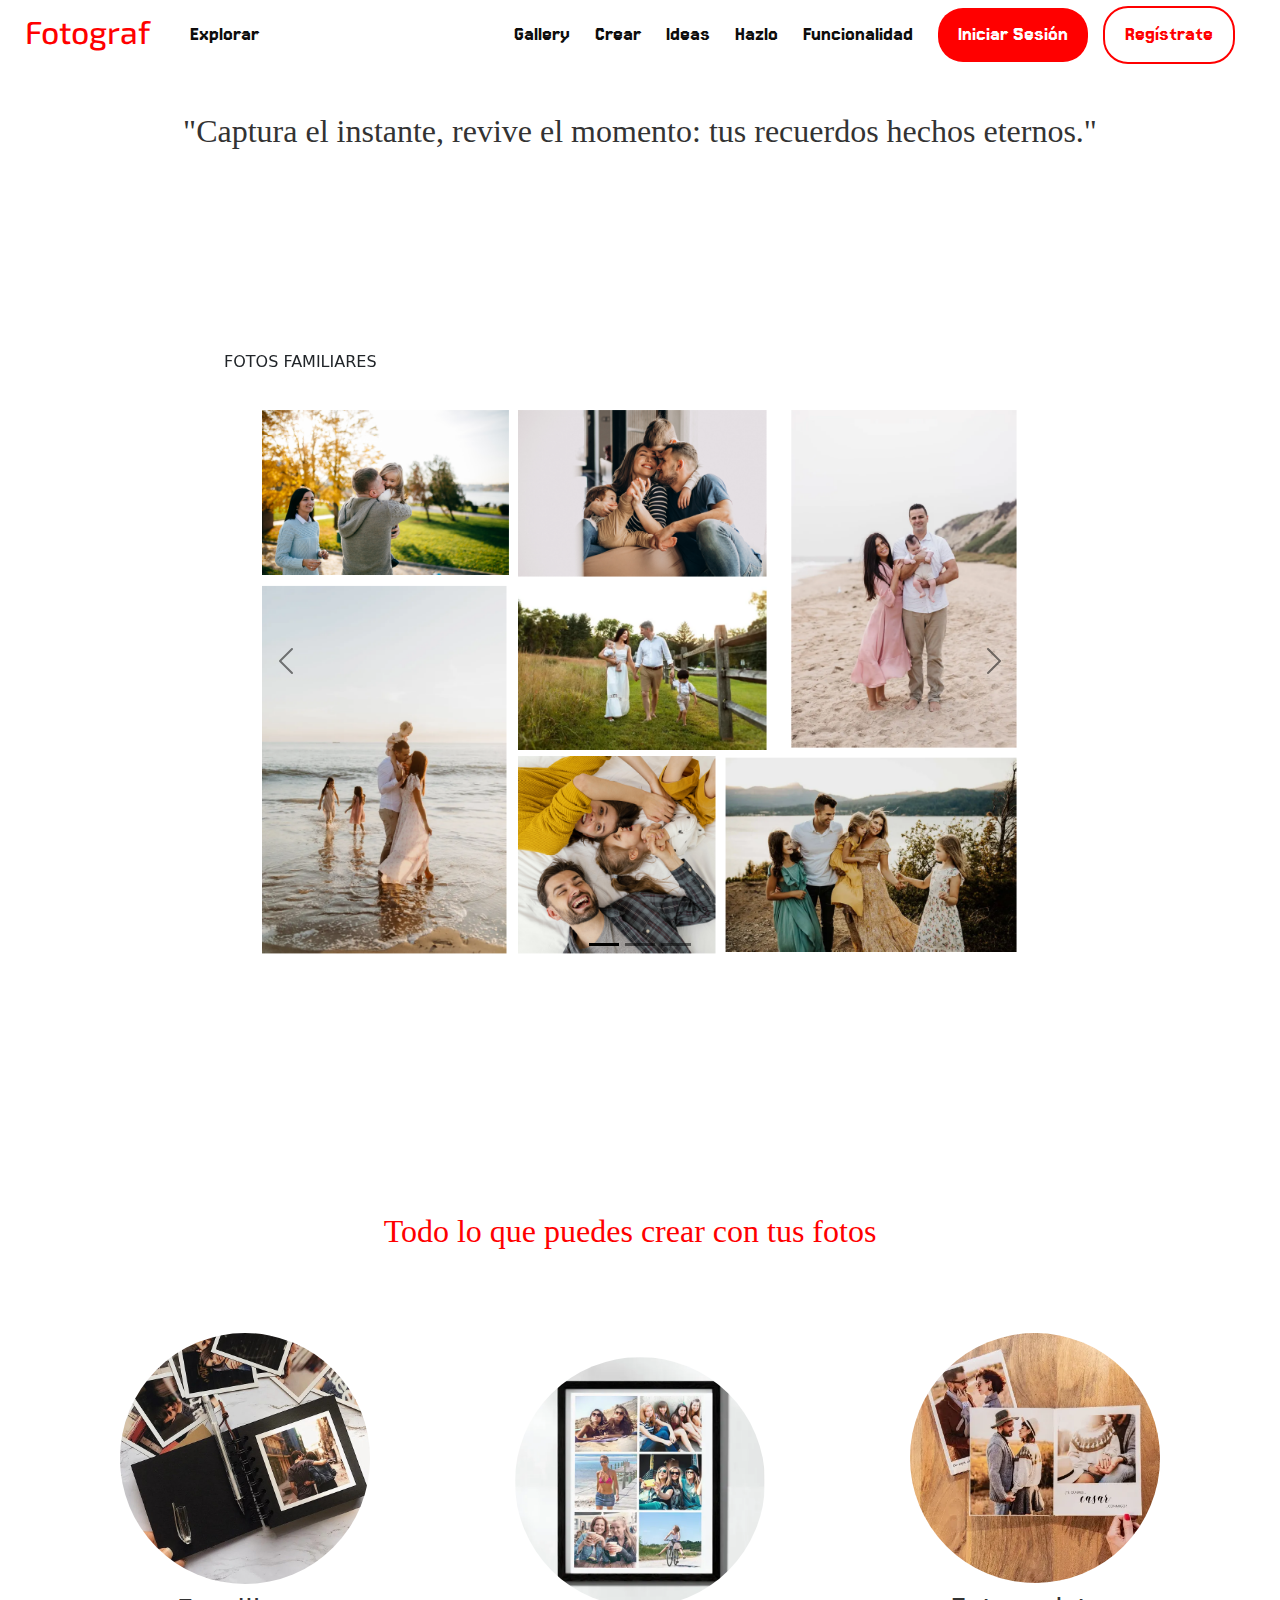
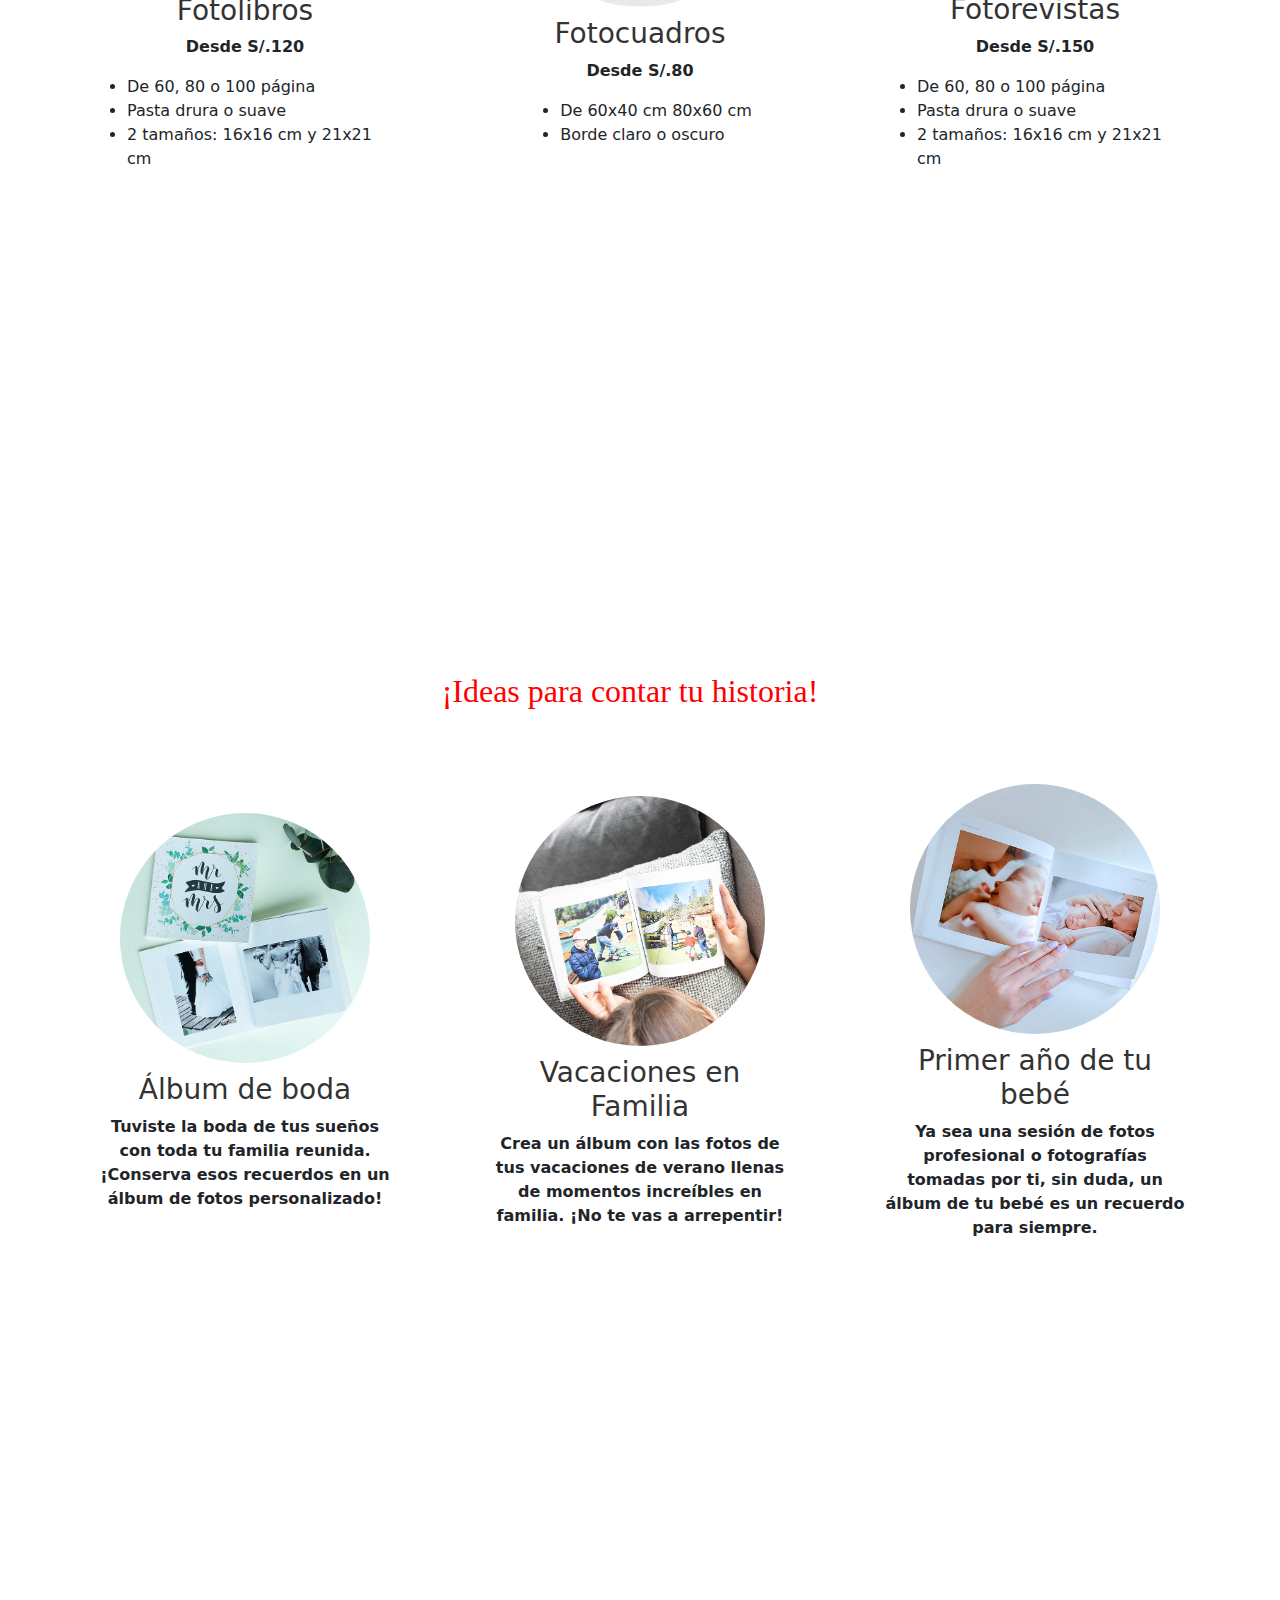
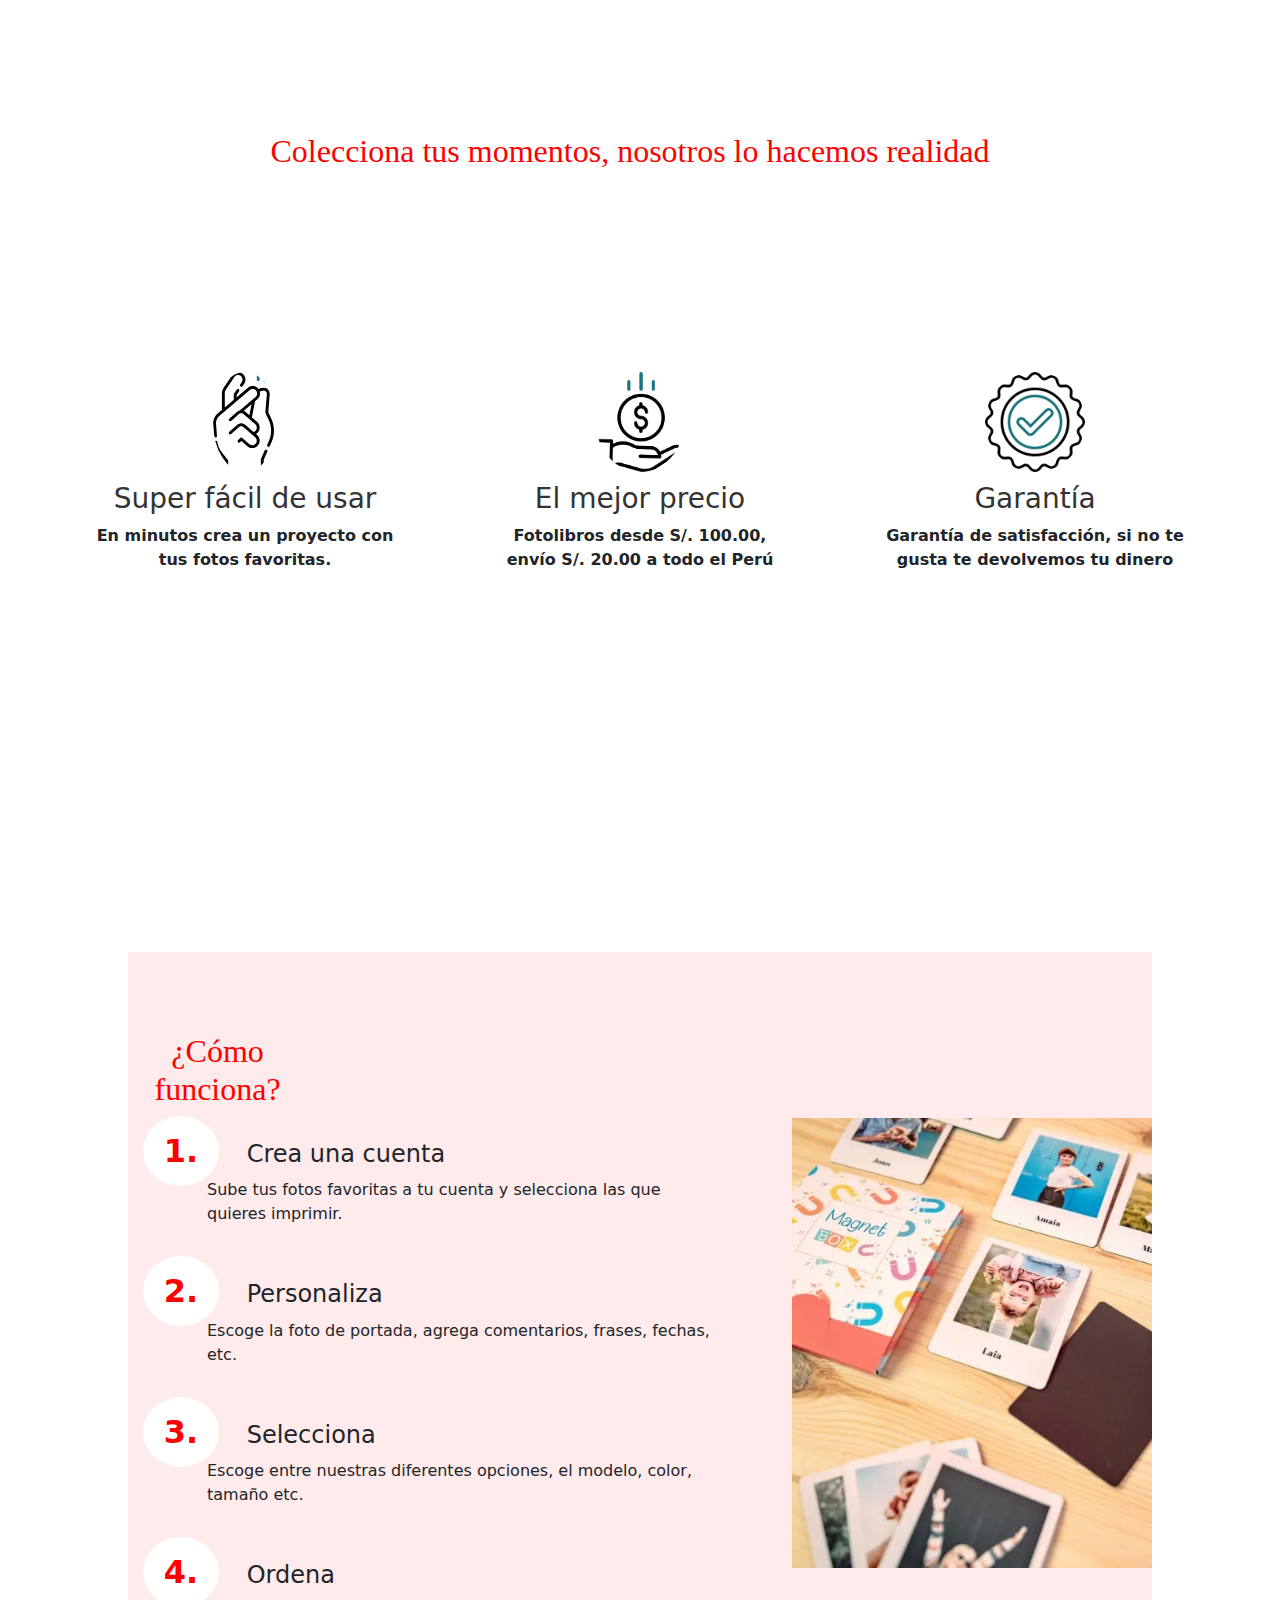
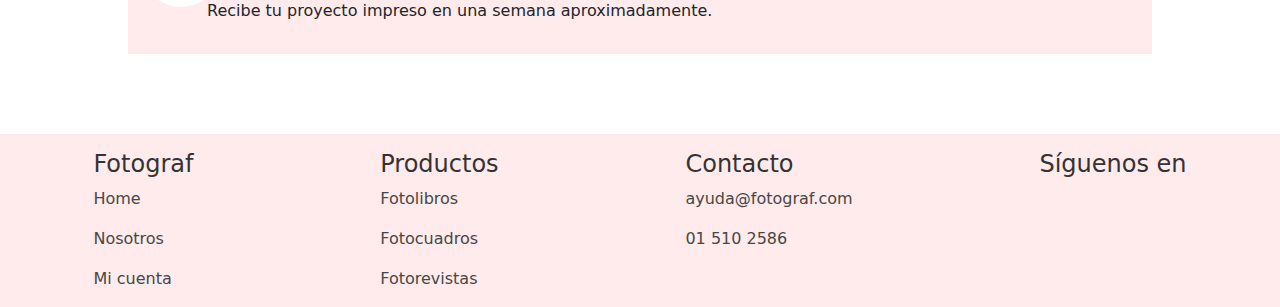
==== commit 000e8e36: "Scroll animation update" ====
--- a/index.html
+++ b/index.html
@@ -21,7 +21,7 @@
   <body>
     <header>
       <div class="left-header">
-        <a href="">
+        <a href="index.html">
           <h2>Fotograf</h2>
         </a>
 
@@ -29,9 +29,11 @@
       </div>
       <div class="right-header">
         <div>
-          <a href="">Información</a>
-          <a href="">Empresa</a>
-          <a href="">Blog</a>
+          <a href="#gallery">Gallery</a>
+          <a href="#create">Crear</a>
+          <a href="#ideas">Ideas</a>
+          <a href="#doit">Hazlo</a>
+          <a href="#funcionality">Funcionalidad</a>
         </div>
         <div class="login">
           <div class="login-button">
@@ -52,7 +54,7 @@
         </h1>
       </div>
     </section>
-    <section class="gallery">
+    <section class="gallery" id="gallery">
       <div id="carouselExampleDark" class="carousel carousel-dark slide">
         <div class="carousel-indicators">
           <button
@@ -111,7 +113,7 @@
       </div>
     </section>
 
-    <section class="weCanDo">
+    <section class="weCanDo" id="create">
       <div class="weCanDo_tittle">
         <h2>Todo lo que puedes crear con tus fotos</h2>
       </div>
@@ -148,7 +150,7 @@
       </div>
     </section>
 
-    <section class="weCanDo">
+    <section class="weCanDo" id="ideas">
       <div class="weCanDo_tittle">
         <h2>¡Ideas para contar tu historia!</h2>
       </div>
@@ -180,7 +182,7 @@
       </div>
     </section>
 
-    <section class="weCanDo">
+    <section class="weCanDo" id="doit">
       <div class="weCanDo_tittle">
         <h2>Colecciona tus momentos, nosotros lo hacemos realidad</h2>
       </div>
@@ -204,9 +206,7 @@
         </div>
       </div>
     </section>
-
-    <!---CORREGIR ESTA SECCION-->
-    <section class="itWork">
+    <section class="itWork" id="funcionality">
       <div>
         <div class="itWorkTittle">
           <h2>¿Cómo funciona?</h2>
--- a/style/headerAndFooter.css
+++ b/style/headerAndFooter.css
@@ -9,6 +9,8 @@
   height: 70px;
   background-color: hsl(0, 0%, 100%);
   padding: 15px;
+  position: fixed;
+  z-index: 3;
 }
 
 .material-symbols-outlined {
--- a/style/style.css
+++ b/style/style.css
@@ -3,6 +3,7 @@
 * {
   margin: 0;
   padding: 0;
+  scroll-behavior: smooth;
 }
 
 h1 {
@@ -25,14 +26,16 @@
 
 .gallery {
   height: 100vh;
-  width: 70vw;
+  width: 65vw;
   height: auto;
   margin: 0 auto;
-  margin-bottom: 5rem;
+  padding-top: 5rem;
 }
 
 .weCanDo {
   height: 100vh;
+  margin-top: 10rem;
+  padding-top: 5rem;
 }
 
 .weCanDo_tittle {
@@ -85,13 +88,14 @@
 
 .itWork {
   background-color: hsl(0, 100%, 96%);
-  height: 80vh;
+  height: auto;
   width: 80%;
   display: flex;
   flex-direction: row;
   justify-content: center;
   align-items: center;
   margin: 0 auto;
+  padding-top: 5rem;
 }
 
 .itWorkTittle {
@@ -125,3 +129,41 @@
   width: 80%;
   margin-left: 4rem;
 }
+
+.login2 {
+  display: flex;
+  flex-direction: row;
+  justify-content: center;
+  align-items: center;
+  height: 10rem;
+  gap: 1.5rem;
+}
+
+.login2-button {
+  background-color: hsl(0, 100%, 50%);
+  padding: 10px;
+  border-radius: 25px;
+}
+
+.login2-button a {
+  color: hsl(0, 0%, 100%);
+  font-family: "Jersey 15", serif;
+  font-size: 1.4rem;
+  font-weight: 500;
+  font-style: normal;
+}
+
+.register2-button {
+  background-color: hsl(0, 0%, 100%);
+  padding: 10px;
+  border-radius: 25px;
+  border: 2px solid red;
+}
+
+.register2-button a {
+  color: red;
+  font-size: 1.4rem;
+  font-family: "Jersey 15", serif;
+  font-weight: 500;
+  font-style: normal;
+}
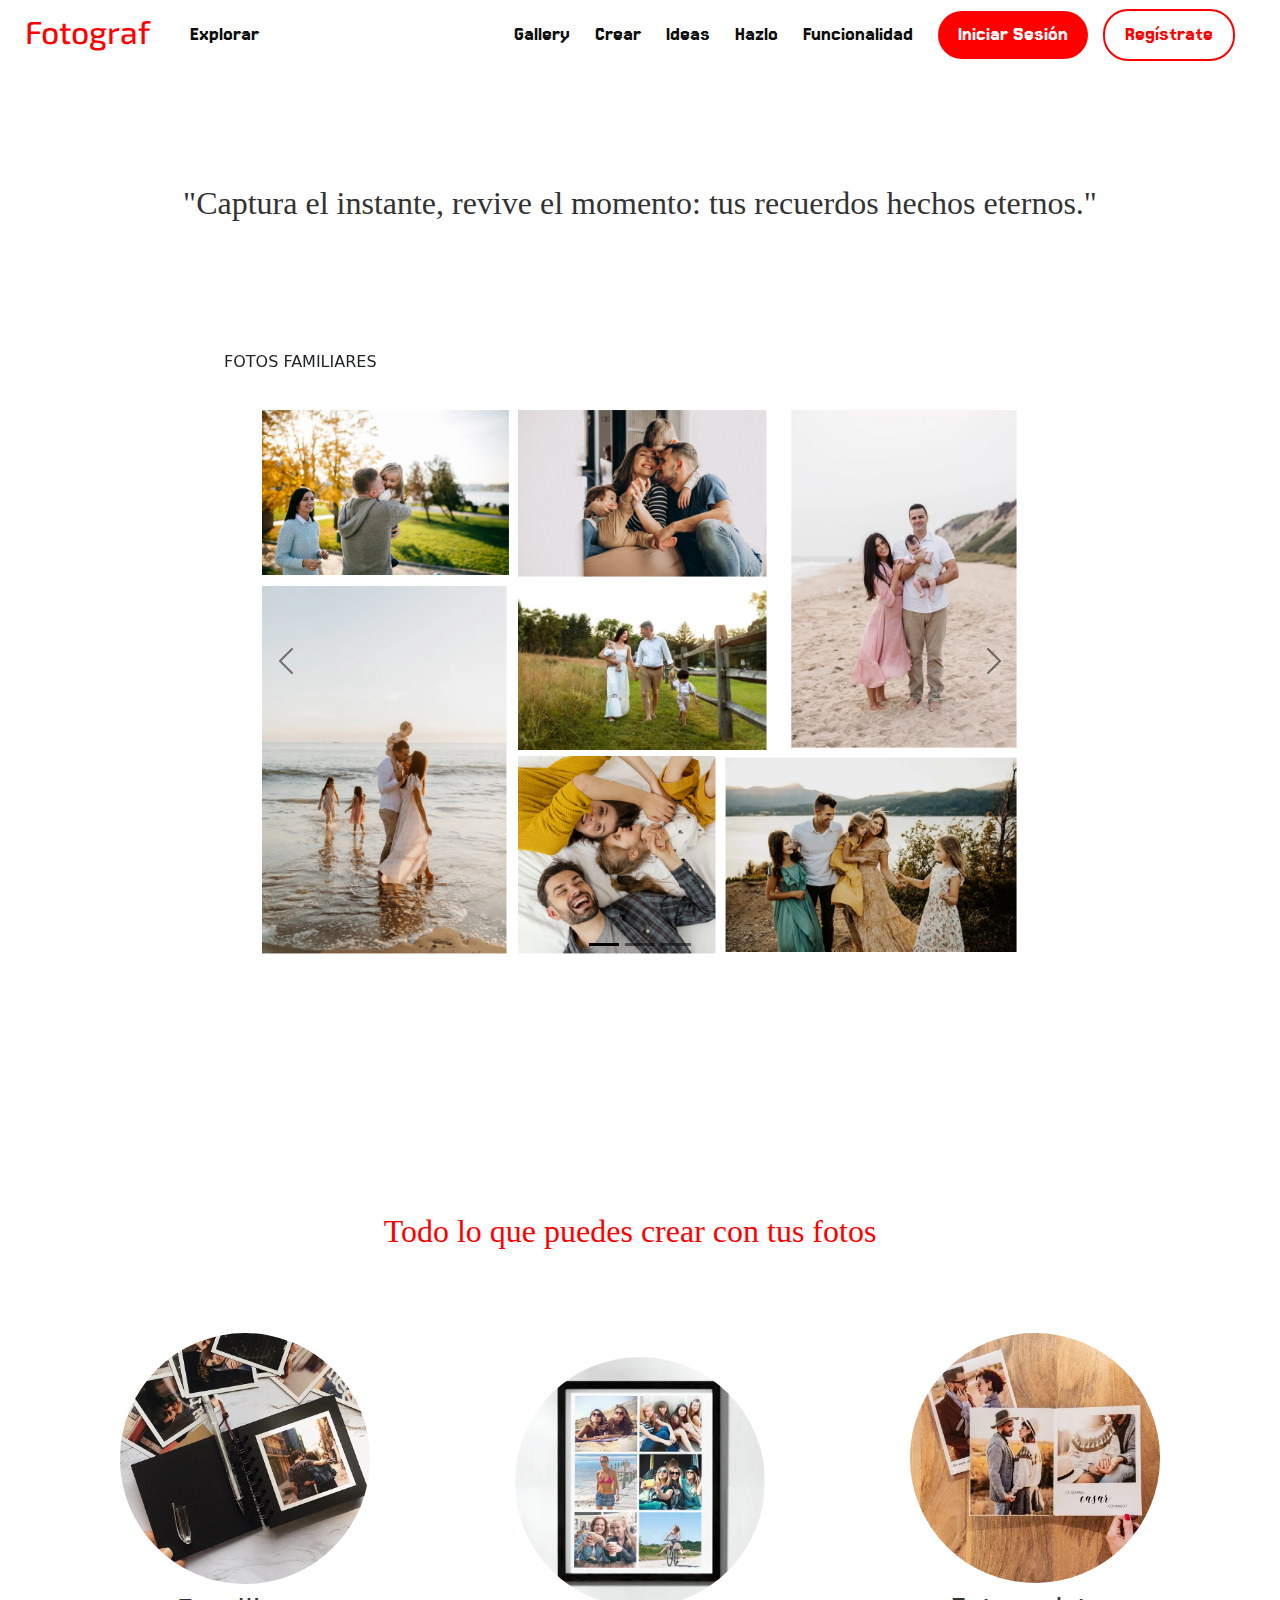
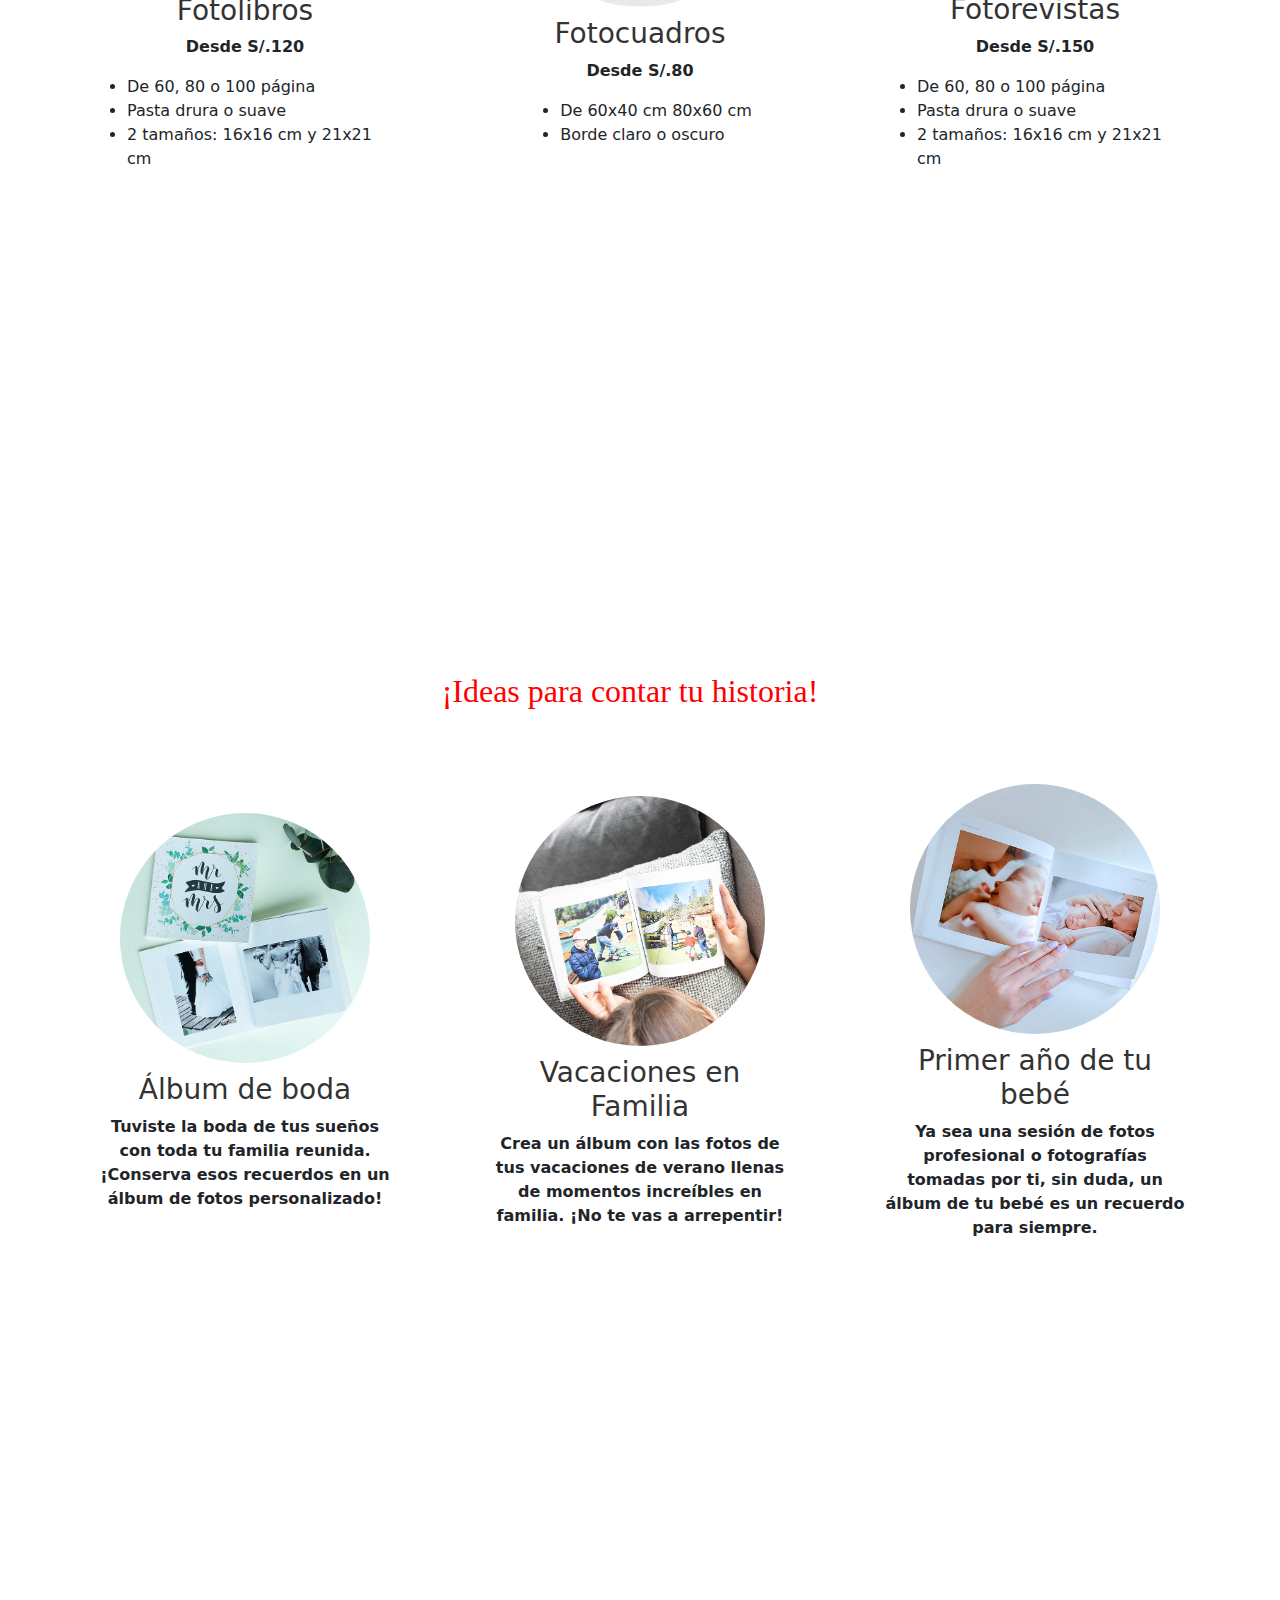
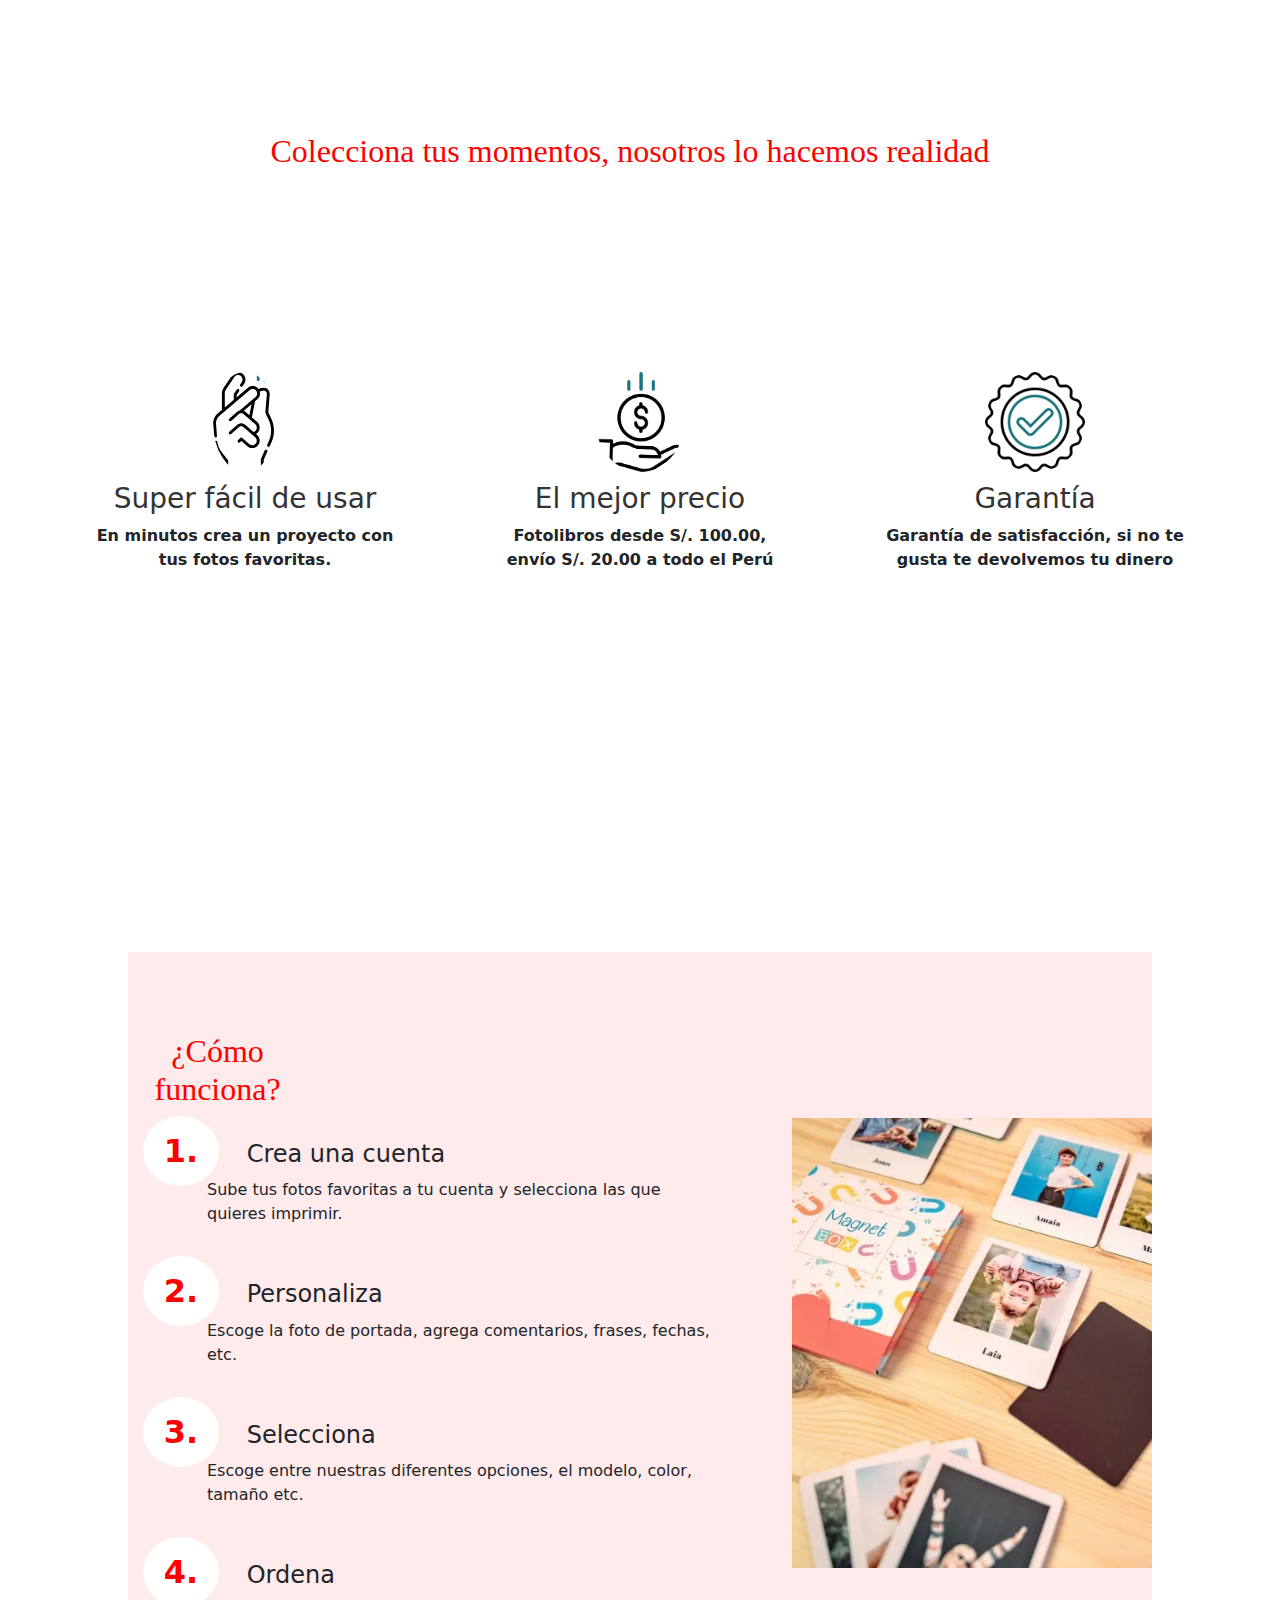
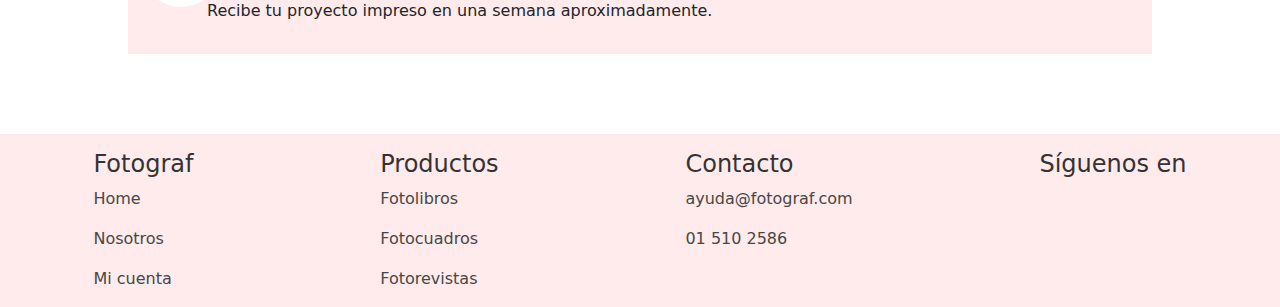
==== commit c2659bae: "Loggin done" ====
--- a/index.html
+++ b/index.html
@@ -37,10 +37,10 @@
         </div>
         <div class="login">
           <div class="login-button">
-            <a href="">Iniciar Sesión</a>
+            <a href="/html/login.html">Iniciar Sesión</a>
           </div>
           <div class="register-button">
-            <a href="">Regístrate</a>
+            <a href="/html/login.html">Regístrate</a>
           </div>
         </div>
       </div>
--- a/style/headerAndFooter.css
+++ b/style/headerAndFooter.css
@@ -69,7 +69,7 @@
 
 .login-button {
   background-color: hsl(0, 100%, 50%);
-  padding: 10px;
+  padding: 7px 10px;
   border-radius: 25px;
 }
 
@@ -83,7 +83,7 @@
 
 .register-button {
   background-color: hsl(0, 0%, 100%);
-  padding: 10px;
+  padding: 7px 10px;
   border-radius: 25px;
   border: 2px solid red;
 }
--- a/style/style.css
+++ b/style/style.css
@@ -13,6 +13,7 @@
   color: hsl(0, 0%, 20%);
   text-align: center;
   font-size: 2rem;
+  padding-top: 9rem;
 }
 
 .title {
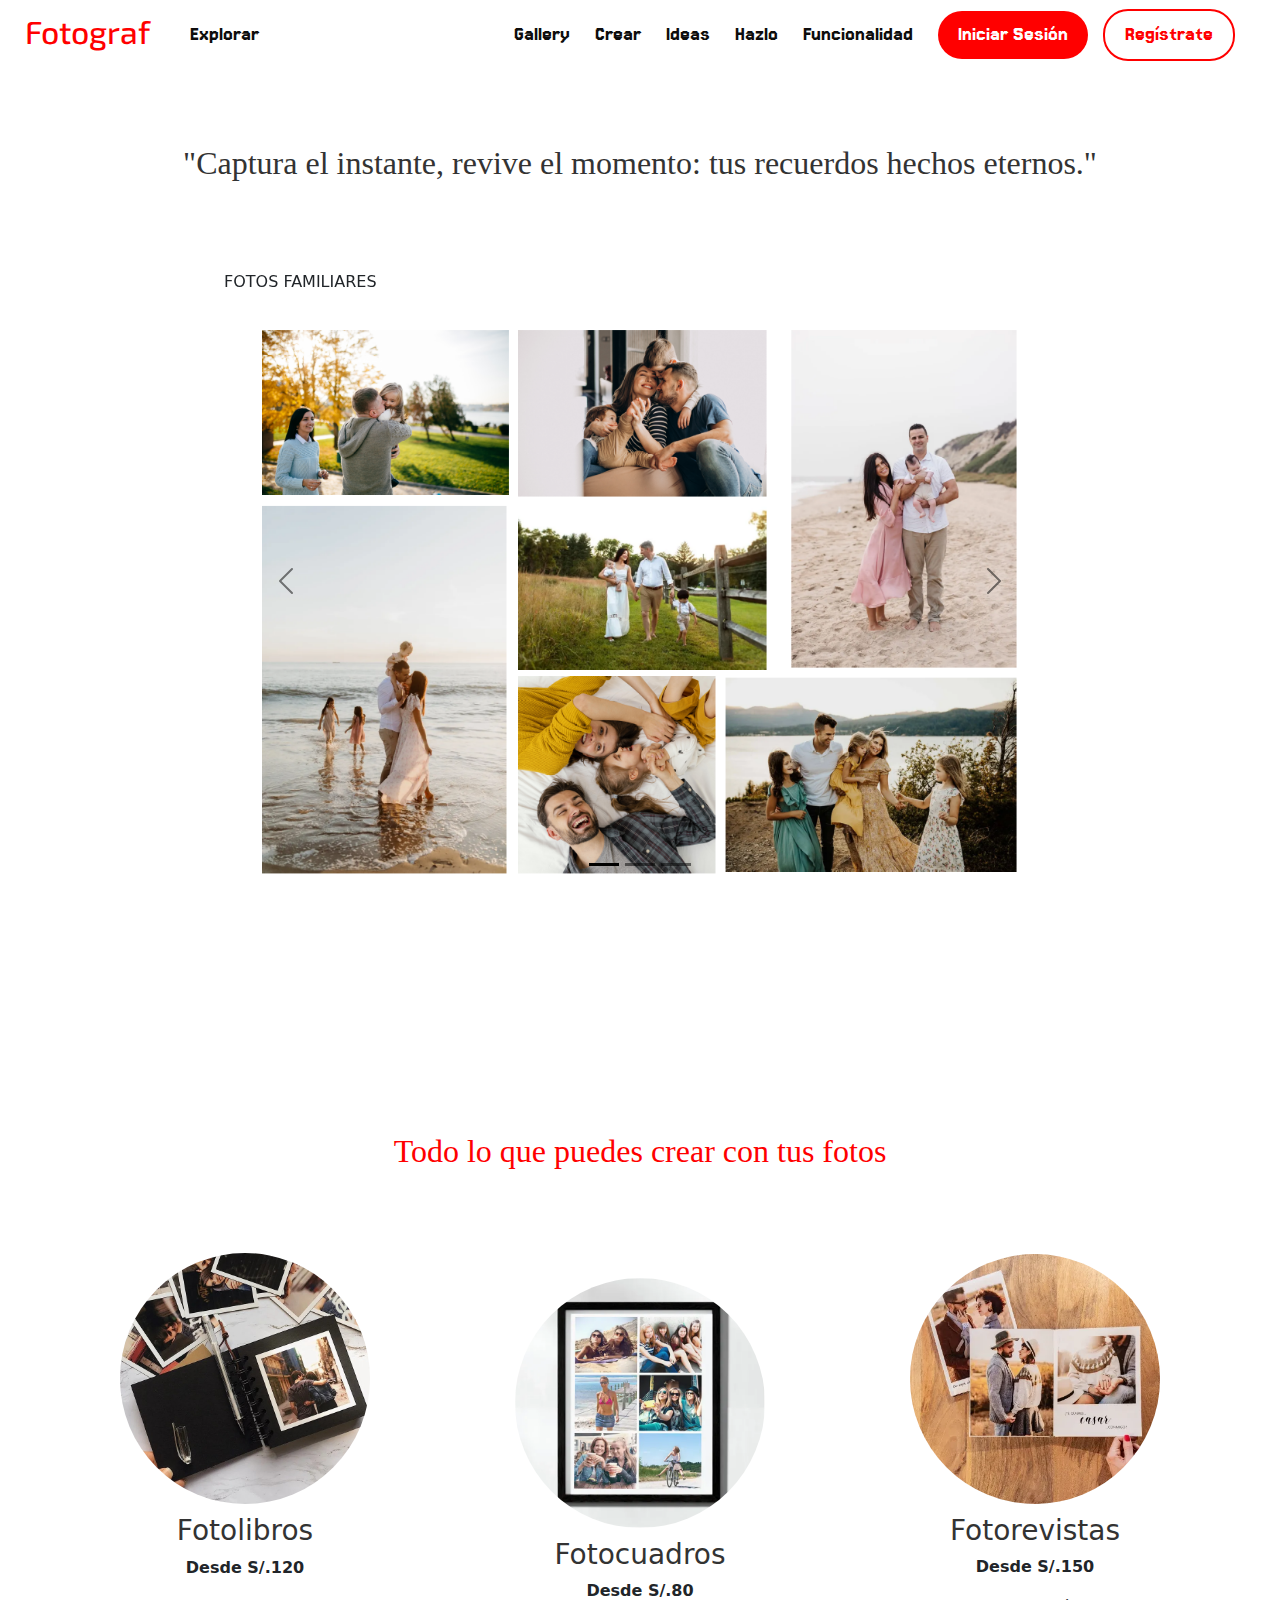
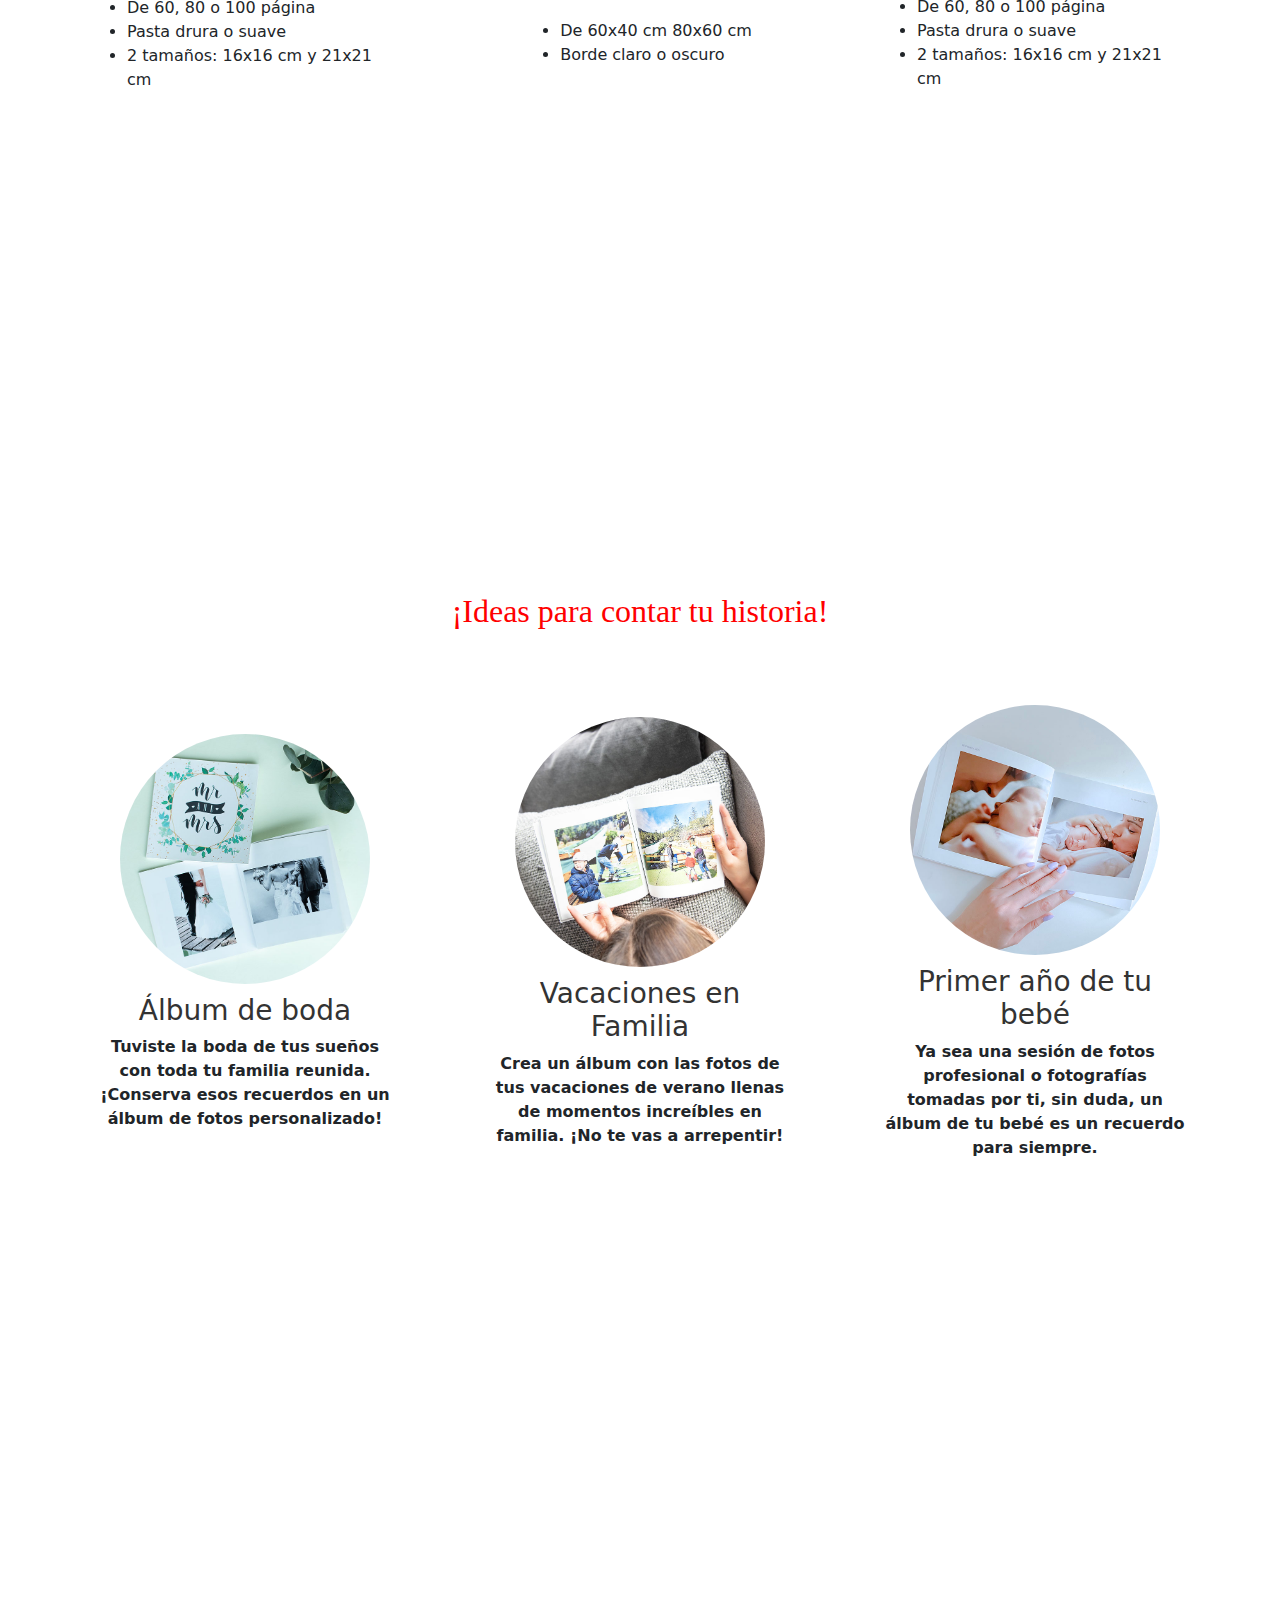
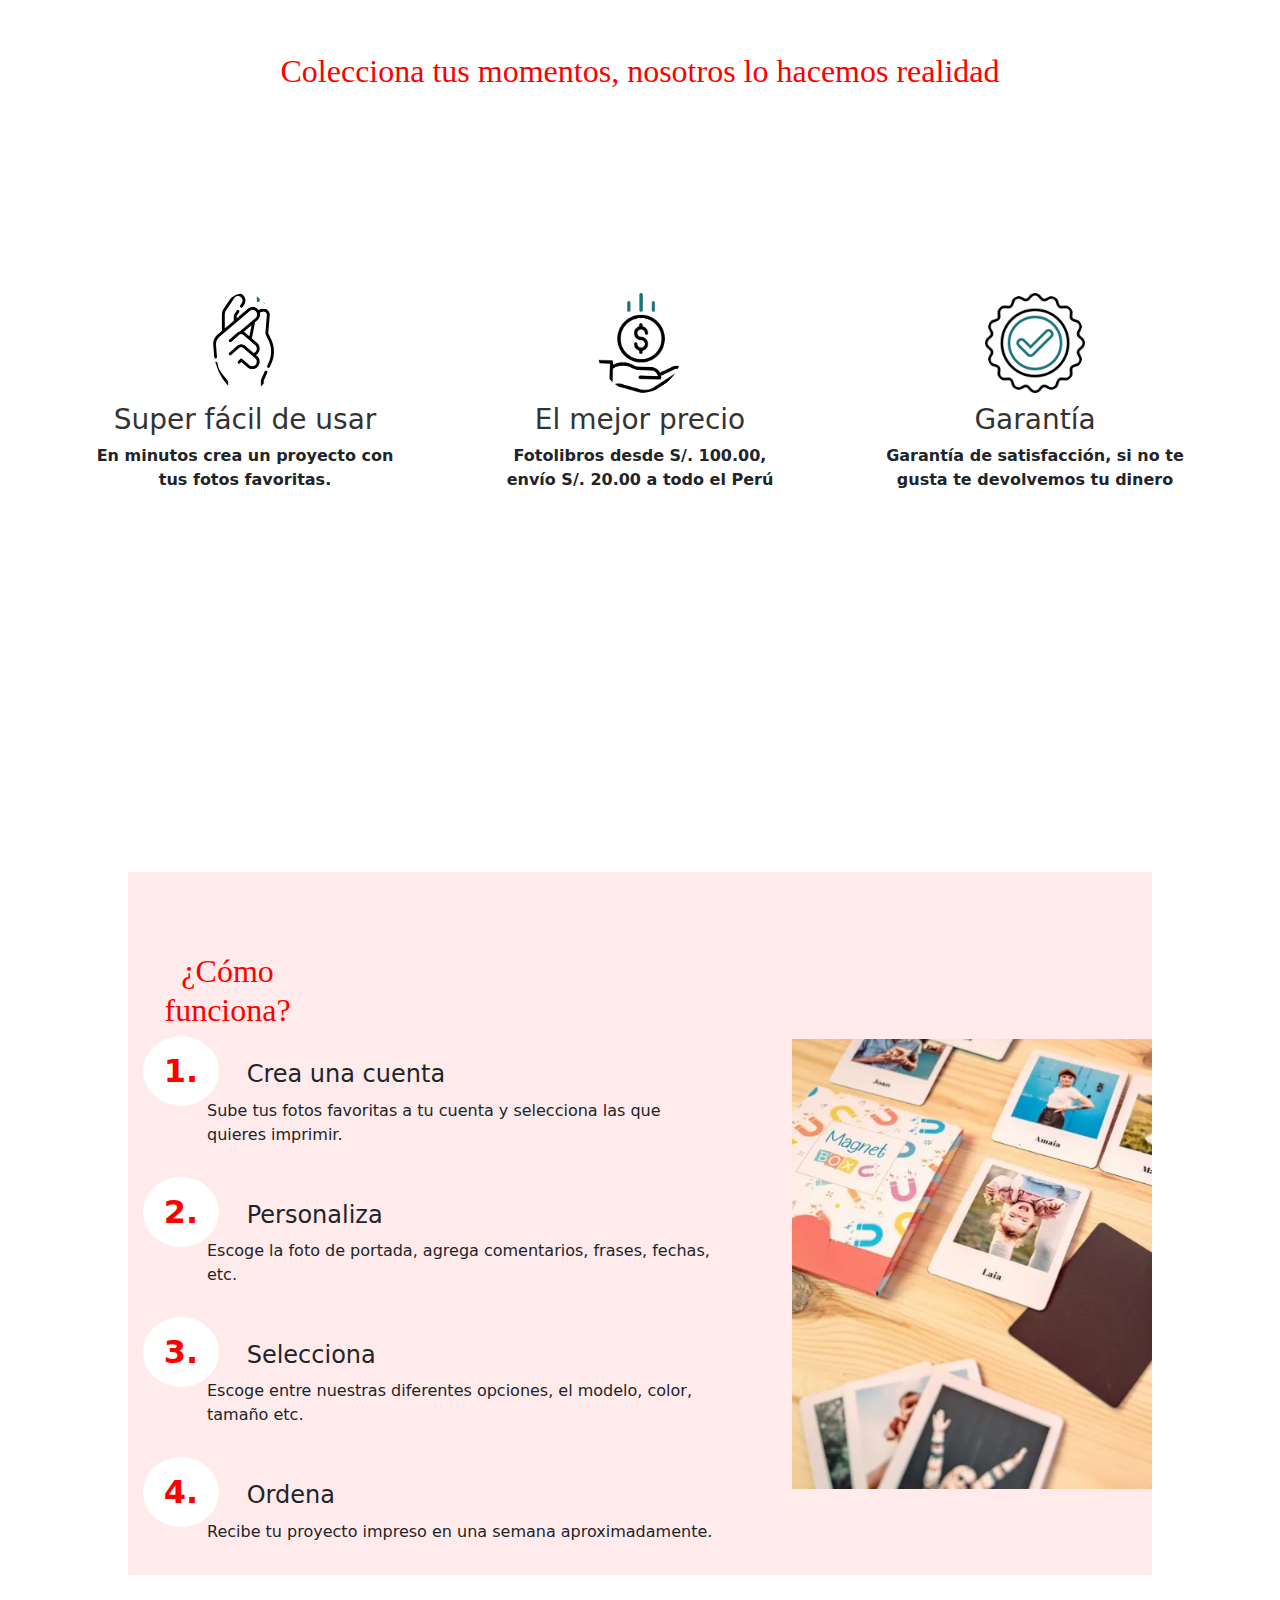
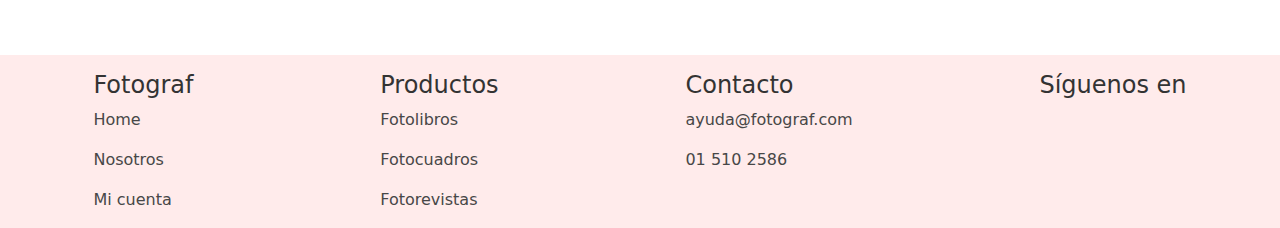
==== commit 19f08178: "Agregando useraccount" ====
--- a/index.html
+++ b/index.html
@@ -47,7 +47,7 @@
     </header>
 
     <section>
-      <div class="title">
+      <div class="tittle">
         <h1>
           "Captura el instante, revive el momento: tus recuerdos hechos
           eternos."
--- a/style/headerAndFooter.css
+++ b/style/headerAndFooter.css
@@ -24,7 +24,7 @@
   align-items: center;
 }
 
-h2 {
+.left-header h2 {
   font-family: "Exo 2", serif;
   font-optical-sizing: auto;
   font-weight: 500;
--- a/style/style.css
+++ b/style/style.css
@@ -6,7 +6,7 @@
   scroll-behavior: smooth;
 }
 
-h1 {
+.tittle h1 {
   font-family: "Permanent Marker", serif;
   font-weight: 100;
   font-style: normal;
